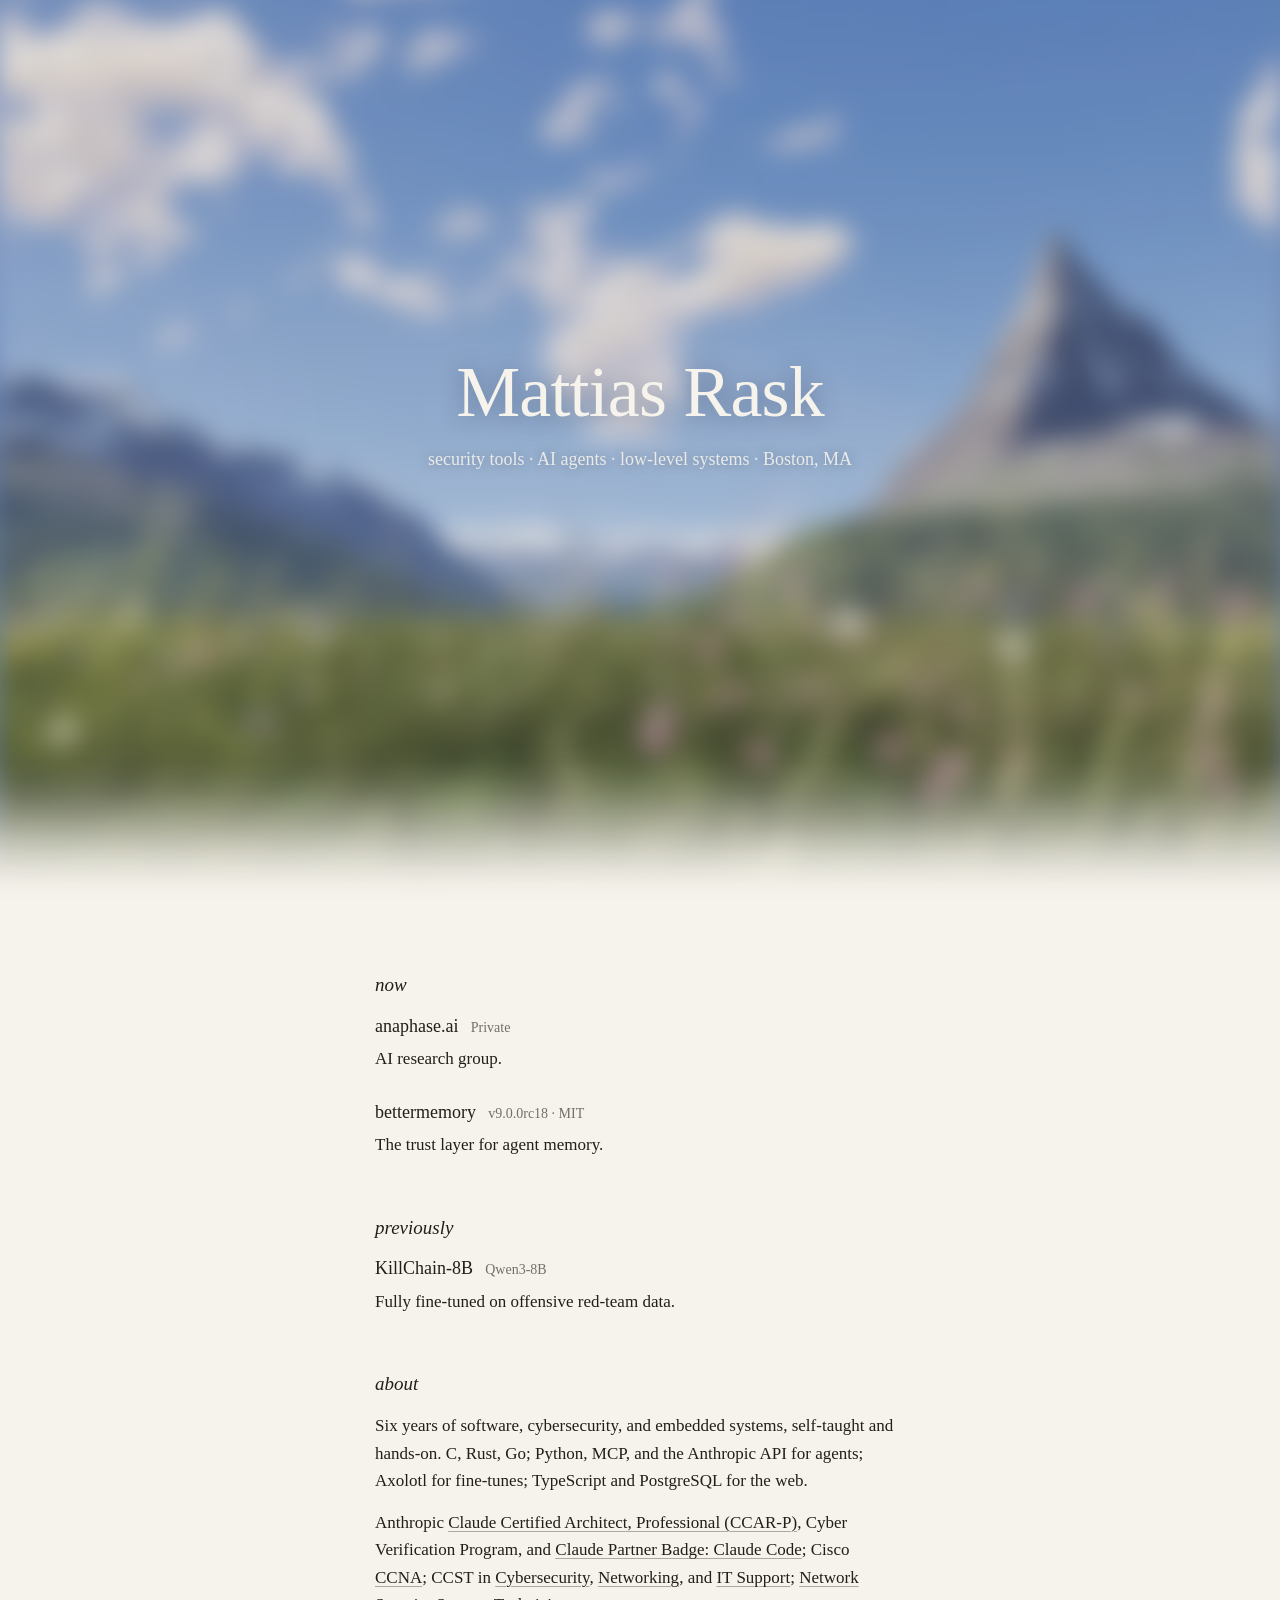
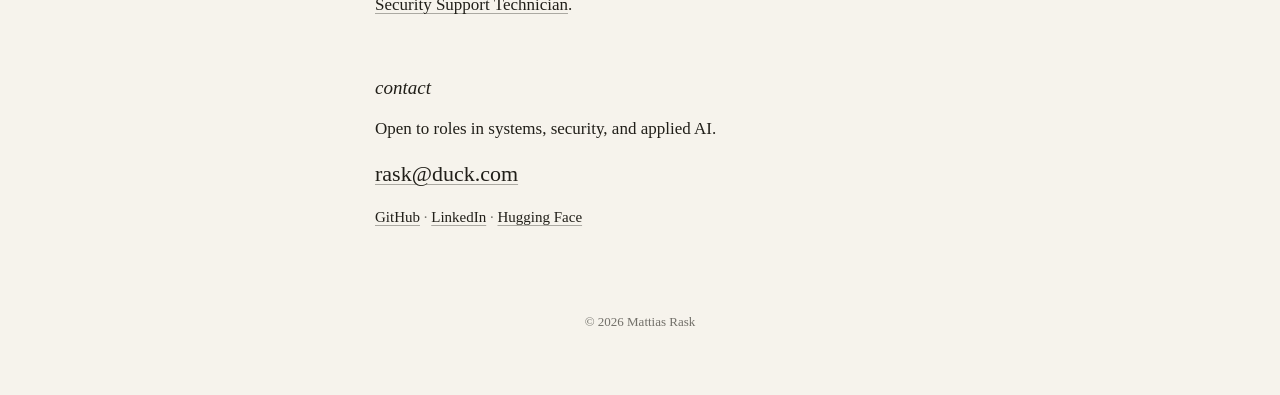
==== index.html @ d22597dc "A phone holding the old stylesheet no longer throws the name off centre The page now asks for its st" ====
<!DOCTYPE html>
<html lang="en">

<head>
    <meta charset="UTF-8">
    <meta name="viewport" content="width=device-width, initial-scale=1.0, viewport-fit=cover">
    <meta http-equiv="Content-Security-Policy" content="default-src 'none'; script-src 'self' 'sha256-I5qLNtcQuhETkzRkJzp28xhCbsrSxcAlG7whFSZv/Dw='; style-src 'self'; img-src 'self' data:; base-uri 'none'; form-action 'none'">
    <meta name="referrer" content="strict-origin-when-cross-origin">
    <meta name="theme-color" content="#6282b6">
    <meta name="description" content="Software engineer in Boston building security tools, AI agents, and low-level systems.">
    <meta name="author" content="Mattias Rask">
    <title>Mattias Rask</title>

    <link rel="canonical" href="https://0mattias.github.io/">

    <meta property="og:type" content="website">
    <meta property="og:url" content="https://0mattias.github.io/">
    <meta property="og:title" content="Mattias Rask">
    <meta property="og:description" content="Software engineer in Boston building security tools, AI agents, and low-level systems.">
    <meta property="og:image" content="https://0mattias.github.io/og.jpg">
    <meta property="og:image:type" content="image/jpeg">
    <meta property="og:image:width" content="1200">
    <meta property="og:image:height" content="630">
    <meta property="og:image:alt" content="The name Mattias Rask over an alpine meadow and the Matterhorn under a moonlit night sky.">
    <meta property="og:locale" content="en_US">
    <meta name="twitter:card" content="summary_large_image">
    <meta name="twitter:title" content="Mattias Rask">
    <meta name="twitter:description" content="Software engineer in Boston building security tools, AI agents, and low-level systems.">
    <meta name="twitter:image" content="https://0mattias.github.io/og.jpg">

    <link rel="icon" href="/favicon.ico" sizes="16x16 32x32 48x48">
    <link rel="icon" href="data:image/svg+xml,%3Csvg%20xmlns='http://www.w3.org/2000/svg'%20viewBox='0%200%2064%2064'%3E%3Crect%20width='64'%20height='64'%20rx='13'%20fill='%23211f19'/%3E%3Ctext%20x='32'%20y='47'%20font-family='Charter,Georgia,serif'%20font-size='42'%20fill='%23f6f3ec'%20text-anchor='middle'%3EM%3C/text%3E%3C/svg%3E" type="image/svg+xml">
    <link rel="apple-touch-icon" sizes="180x180" href="/apple-touch-icon.png">

    <script>
    (function () {
        var d = document.documentElement, look = 'day', sky = { day: '#6282b6', dusk: '#495282', night: '#2d313e' };
        try { look = new URLSearchParams(location.search).get('look') || sessionStorage.getItem('look') || look; } catch (err) {}
        if (!sky[look]) look = 'day';
        d.setAttribute('data-look', look);
        d.className += ' js';
        document.querySelector('meta[name="theme-color"]').setAttribute('content', sky[look]);
        var w = innerWidth, h = innerHeight, a = w / Math.max(h, 480);
        if (a <= 4) {
            var still = new Image(), on = function () { d.classList.add('pic'); };
            still.fetchPriority = 'high';
            still.src = '/stills/' + look + '-' + (a > 1.5 ? 'wide' : 'tall') + '.webp';
            if (still.decode) still.decode().then(on, function () {});
            else still.onload = on;
        }
    })();
    </script>
    <link rel="stylesheet" href="/style.css?v=20261106b">
    <script src="/sky.js?v=20261106b" defer></script>
    <script src="/places.js?v=20261106b" defer></script>

    <script type="application/ld+json">
    {
        "@context": "https://schema.org",
        "@type": "Person",
        "name": "Mattias Rask",
        "url": "https://0mattias.github.io/",
        "jobTitle": "Software Engineer",
        "description": "Software engineer in Boston building security tools, AI agents, and low-level systems.",
        "address": {"@type": "PostalAddress", "addressLocality": "Boston", "addressRegion": "MA", "addressCountry": "US"},
        "hasCredential": [
            {"@type": "EducationalOccupationalCredential", "name": "Claude Certified Architect, Professional (CCAR-P)", "credentialCategory": "certification", "recognizedBy": {"@type": "Organization", "name": "Anthropic"}, "url": "https://www.credly.com/badges/a7a2b443-5fba-49c4-a068-0e84387325be"},
            {"@type": "EducationalOccupationalCredential", "name": "Cisco Certified Network Associate (CCNA)", "credentialCategory": "certification", "url": "https://www.credly.com/badges/baafdf3b-ad3c-499d-9048-1e284973c597/public_url"},
            {"@type": "EducationalOccupationalCredential", "name": "Cisco Certified Support Technician: Cybersecurity", "credentialCategory": "certification", "url": "https://www.credly.com/badges/59b8cf25-5772-4666-b70b-3b246f8f3856/public_url"},
            {"@type": "EducationalOccupationalCredential", "name": "Cisco Certified Support Technician: Networking", "credentialCategory": "certification", "url": "https://www.credly.com/badges/ad5c05b2-f026-48c8-b0bf-4adf0138b74a/public_url"},
            {"@type": "EducationalOccupationalCredential", "name": "Cisco Certified Support Technician: IT Support", "credentialCategory": "certification", "url": "https://www.credly.com/badges/aa0f5642-5627-4bc9-8b54-8734fc828822/public_url"},
            {"@type": "EducationalOccupationalCredential", "name": "Network Security Support Technician (Certiport, a Pearson VUE business)", "credentialCategory": "certification", "url": "https://www.credly.com/badges/fe2b7793-e2ba-421e-8332-de1af03226bd/public_url"},
            {"@type": "EducationalOccupationalCredential", "name": "Anthropic Cyber Verification Program", "credentialCategory": "verification"},
            {"@type": "EducationalOccupationalCredential", "name": "Claude Partner Badge: Claude Code (Anthropic)", "credentialCategory": "certification", "url": "https://www.credly.com/badges/cbf95db0-eea3-47ac-8917-c050d514ed53/public_url"}
        ],
        "sameAs": ["https://github.com/0Mattias", "https://www.linkedin.com/in/mattiasrask", "https://huggingface.co/MrPibb"]
    }
    </script>
</head>

<body>

    <a class="skip" href="#main">skip to content</a>

    <header class="letterhead">
        <div class="scene" aria-hidden="true"><canvas id="sky"></canvas></div>
        <div class="words">
            <h1 class="name">Mattias Rask</h1>
            <p class="dateline"><span>security tools</span> &middot; <span>AI agents</span> &middot; <span>low-level systems</span> &middot; <span>Boston, MA</span></p>
        </div>
        <div class="looks" role="group" aria-label="Time of day">
            <button type="button" data-look="day" title="Day" aria-pressed="false">day</button>
            <button type="button" data-look="dusk" title="Dusk" aria-pressed="false">dusk</button>
            <button type="button" data-look="night" title="Night" aria-pressed="false">night</button>
        </div>
        <div class="places" role="group" aria-label="Place" hidden>
            <button type="button" data-step="-1" aria-label="Previous place">&lsaquo;</button>
            <span class="place" aria-live="polite" title="The meadow above Zermatt, Switzerland">Zermatt</span>
            <button type="button" data-step="1" aria-label="Next place">&rsaquo;</button>
        </div>
    </header>

    <main id="main">

        <section id="now">
            <h2>now</h2>

            <div class="entry">
                <h3><a href="https://anaphase.ai/" target="_blank" rel="noopener noreferrer">anaphase.ai</a></h3> <span class="annot">Private</span>
                <p>AI research group.</p>
            </div>

            <div class="entry">
                <h3><a href="https://github.com/0Mattias/bettermemory" target="_blank" rel="noopener noreferrer">bettermemory</a></h3> <span class="annot">v9.0.0rc18 &middot; MIT</span>
                <p>The trust layer for agent memory.</p>
            </div>
        </section>

        <section id="previously">
            <h2>previously</h2>

            <div class="entry">
                <h3><a href="https://huggingface.co/MrPibb/KillChain-8B" target="_blank" rel="noopener noreferrer">KillChain-8B</a></h3> <span class="annot">Qwen3-8B</span>
                <p>Fully <span class="whole">fine-tuned</span> on offensive <span class="whole">red-team</span> data.</p>
            </div>
        </section>

        <section id="about">
            <h2>about</h2>

            <p>Six years of software, cybersecurity, and embedded systems, <span class="whole">self-taught</span> and <span class="whole">hands-on</span>. C, Rust, Go; Python, MCP, and the Anthropic API for agents; Axolotl for <span class="whole">fine-tunes</span>; TypeScript and PostgreSQL for the web.</p>

            <p>Anthropic <a href="https://www.credly.com/badges/a7a2b443-5fba-49c4-a068-0e84387325be" target="_blank" rel="noopener noreferrer">Claude Certified Architect, Professional (<span class="whole">CCAR-P</span>)</a>, Cyber Verification Program, and <a href="https://www.credly.com/badges/cbf95db0-eea3-47ac-8917-c050d514ed53/public_url" target="_blank" rel="noopener noreferrer">Claude Partner Badge: Claude Code</a>; Cisco <a href="https://www.credly.com/badges/baafdf3b-ad3c-499d-9048-1e284973c597/public_url" target="_blank" rel="noopener noreferrer">CCNA</a>; CCST in <a href="https://www.credly.com/badges/59b8cf25-5772-4666-b70b-3b246f8f3856/public_url" target="_blank" rel="noopener noreferrer">Cybersecurity</a>, <a href="https://www.credly.com/badges/ad5c05b2-f026-48c8-b0bf-4adf0138b74a/public_url" target="_blank" rel="noopener noreferrer">Networking</a>, and <a href="https://www.credly.com/badges/aa0f5642-5627-4bc9-8b54-8734fc828822/public_url" target="_blank" rel="noopener noreferrer">IT Support</a>; <a href="https://www.credly.com/badges/fe2b7793-e2ba-421e-8332-de1af03226bd/public_url" target="_blank" rel="noopener noreferrer">Network Security Support Technician</a>.</p>

        </section>

        <section id="contact">
            <h2>contact</h2>

            <p>Open to roles in systems, security, and applied AI.</p>

            <p class="mail-big"><a href="mailto:rask@duck.com">rask@duck.com</a></p>

            <p class="small"><a href="https://github.com/0Mattias" target="_blank" rel="me noopener noreferrer">GitHub</a> &middot; <a href="https://www.linkedin.com/in/mattiasrask" target="_blank" rel="me noopener noreferrer">LinkedIn</a> &middot; <a href="https://huggingface.co/MrPibb" target="_blank" rel="me noopener noreferrer">Hugging Face</a></p>
        </section>

    </main>

    <footer>
        <p>&copy; 2026 Mattias Rask</p>
    </footer>

</body>

</html>
---- style.css ----
@property --paper { syntax: '<color>'; inherits: true; initial-value: #f6f3ec; }
@property --ink { syntax: '<color>'; inherits: true; initial-value: #211f19; }
@property --quiet { syntax: '<color>'; inherits: true; initial-value: rgba(33, 31, 25, 0.62); }
@property --underline { syntax: '<color>'; inherits: true; initial-value: rgba(33, 31, 25, 0.35); }
@property --accent { syntax: '<color>'; inherits: true; initial-value: #9a4a12; }
@property --wash { syntax: '<color>'; inherits: true; initial-value: #e7d8c9; }
@property --sky { syntax: '<color>'; inherits: true; initial-value: #6282b6; }

:root {
    color-scheme: light;
    --serif: Charter, 'Bitstream Charter', 'Iowan Old Style', Georgia, 'Times New Roman', serif;
    --paper: #f6f3ec;
    --ink: #211f19;
    --quiet: rgba(33, 31, 25, 0.62);
    --underline: rgba(33, 31, 25, 0.35);
    --accent: #9a4a12;
    --wash: #e7d8c9;
    --sky: #6282b6;
    --fade: clamp(110px, 17vh, 190px);
    --soft: 1.5vh;
    --dissolve: linear-gradient(to bottom,
        #000 calc(100% - var(--fade)),
        rgba(0, 0, 0, 0.972) calc(100% - var(--fade) * 0.9),
        rgba(0, 0, 0, 0.896) calc(100% - var(--fade) * 0.8),
        rgba(0, 0, 0, 0.784) calc(100% - var(--fade) * 0.7),
        rgba(0, 0, 0, 0.648) calc(100% - var(--fade) * 0.6),
        rgba(0, 0, 0, 0.5) calc(100% - var(--fade) * 0.5),
        rgba(0, 0, 0, 0.352) calc(100% - var(--fade) * 0.4),
        rgba(0, 0, 0, 0.216) calc(100% - var(--fade) * 0.3),
        rgba(0, 0, 0, 0.104) calc(100% - var(--fade) * 0.2),
        rgba(0, 0, 0, 0.028) calc(100% - var(--fade) * 0.1),
        transparent);
    --glimpse-day-wide: url([data-uri]);
    --glimpse-day-tall: url([data-uri]);
    --glimpse-dusk-wide: url([data-uri]);
    --glimpse-dusk-tall: url([data-uri]);
    --glimpse-night-wide: url([data-uri]);
    --glimpse-night-tall: url([data-uri]);
    --glimpse: var(--glimpse-day-wide);
    --poster: url(/stills/day-wide.webp);
    transition-property: --paper, --ink, --quiet, --underline, --accent, --wash, --sky;
    transition-duration: var(--turn, 0s);
    transition-timing-function: cubic-bezier(0.45, 0, 0.55, 1);
}

:root[data-look="dusk"],
:root[data-look="night"],
.letterhead {
    -webkit-font-smoothing: antialiased;
    -moz-osx-font-smoothing: grayscale;
}

:root[data-look="dusk"] {
    color-scheme: dark;
    --paper: #231e22;
    --ink: #ede3d9;
    --quiet: rgba(237, 227, 217, 0.6);
    --underline: rgba(237, 227, 217, 0.3);
    --accent: #e2a27c;
    --wash: #4b3a3b;
    --sky: #495282;
    --glimpse: var(--glimpse-dusk-wide);
    --poster: url(/stills/dusk-wide.webp);
}

:root[data-look="night"] {
    color-scheme: dark;
    --paper: #15181d;
    --ink: #e3dfd5;
    --quiet: rgba(227, 223, 213, 0.58);
    --underline: rgba(227, 223, 213, 0.28);
    --accent: #d8a467;
    --wash: #2f3541;
    --sky: #2d313e;
    --glimpse: var(--glimpse-night-wide);
    --poster: url(/stills/night-wide.webp);
}

@media (max-aspect-ratio: 3/2) {
    :root { --glimpse: var(--glimpse-day-tall); --poster: url(/stills/day-tall.webp); }
    :root[data-look="dusk"] { --glimpse: var(--glimpse-dusk-tall); --poster: url(/stills/dusk-tall.webp); }
    :root[data-look="night"] { --glimpse: var(--glimpse-night-tall); --poster: url(/stills/night-tall.webp); }
}

* { margin: 0; padding: 0; box-sizing: border-box; }

html { background: var(--paper); -webkit-text-size-adjust: 100%; }

@media (prefers-reduced-motion: no-preference) {
    html { scroll-behavior: smooth; }
}

body {
    background: var(--paper);
    color: var(--ink);
    font: 17px/1.62 var(--serif);
    font-kerning: normal;
}

body:has(.letterhead)::before {
    content: '';
    position: absolute;
    top: -100vh;
    left: 0;
    right: 0;
    height: 100vh;
    background: var(--sky);
}

::selection { background: var(--wash); color: var(--ink); }

a {
    color: var(--ink);
    text-decoration: underline;
    text-decoration-color: var(--underline);
    text-decoration-thickness: 1px;
    text-underline-offset: 3px;
    text-decoration-skip-ink: auto;
    transition: color 0.14s ease, text-decoration-color 0.14s ease;
}

a:hover {
    color: var(--accent);
    text-decoration-color: currentColor;
}

html.turning a,
html.turning .looks button {
    transition: none;
}

a:focus-visible {
    outline: 2px solid var(--accent);
    outline-offset: 2px;
}

strong { font-weight: 700; }

p, li { text-wrap: pretty; }

.whole { white-space: nowrap; }

h1, h2, h3 { text-wrap: balance; }

.skip {
    position: fixed;
    left: -9999px;
    top: 12px;
    z-index: 300;
    background: var(--ink);
    color: var(--paper);
    padding: 6px 12px;
    font: 14px/1.6 var(--serif);
    text-decoration: none;
}

.skip:focus { left: 12px; }

.letterhead {
    position: relative;
    height: 100vh;
    height: 100svh;
    min-height: 480px;
    overflow: hidden;
    display: flex;
    align-items: center;
    justify-content: center;
    text-align: center;
    padding: 0 24px;
    color: #f6f3ec;
    touch-action: pan-y pinch-zoom;
}

.scene {
    position: absolute;
    inset: 0;
    overflow: hidden;
    background: var(--sky);
    -webkit-mask-image: var(--dissolve);
    mask-image: var(--dissolve);
}

.scene::before,
.scene::after {
    content: '';
    position: absolute;
}

.scene::before {
    inset: -8vh;
    padding: 8vh;
    background: var(--sky) var(--glimpse) center / cover no-repeat;
    background-origin: content-box;
    filter: blur(3.4vh);
}

.scene::after {
    inset: -8vh;
    padding: 8vh;
    background: center / cover no-repeat;
    background-origin: content-box;
    opacity: 0;
    filter: blur(var(--soft));
    transition: opacity 0.8s ease, filter 1.4s cubic-bezier(0.4, 0, 0.2, 1);
}

@media (max-aspect-ratio: 3/2) {
    .scene::before,
    .scene::after { background-position: 83.5% 66.2%; }
}

html.pic .scene::after,
html.still .scene::after,
html:not(.js) .scene::after {
    background-image: var(--poster);
}

html.pic .scene::after,
html:not(.js) .scene::after {
    opacity: 1;
}

html.still .scene::after,
html:not(.js) .scene::after {
    filter: none;
}

.scene:has(#sky.drawn)::before,
.scene:has(#sky.drawn)::after {
    visibility: hidden;
    transition: opacity 0.8s ease, visibility 0s 1.4s;
}

#sky,
.under {
    position: absolute;
    z-index: 1;
    inset: 0;
    width: 100%;
    height: 100%;
    display: block;
    object-fit: cover;
}

#sky {
    opacity: 0;
    transition: opacity 1.2s cubic-bezier(0.4, 0, 0.2, 1), filter 1.8s cubic-bezier(0.5, 0, 0.15, 1);
}

html:not(.live) #sky { filter: blur(var(--soft)); }

#sky.drawn { opacity: 1; }

#sky.swap { transition-duration: 0.6s; }

.under { opacity: 0; }

/* another place (places.js): a layer over the meadow, its still first
   and its live picture over that once drawn; inside the scene, so the
   foot of the picture dissolves into the page as the meadow's does */
.scene .alt {
    position: absolute;
    z-index: 2;
    inset: 0;
    opacity: 0;
    visibility: hidden;
    transition: opacity 0.7s ease, visibility 0s 0.7s;
}

.scene .alt.on {
    opacity: 1;
    visibility: visible;
    transition: opacity 0.7s ease, visibility 0s;
}

.alt img,
.alt canvas {
    position: absolute;
    inset: 0;
    width: 100%;
    height: 100%;
    display: block;
    object-fit: cover;
    opacity: 0;
}

.alt img { transition: opacity 0.5s ease; }
.alt canvas { transition: opacity 1s ease; }
.alt img.on,
.alt canvas.drawn { opacity: 1; }

.under.on { opacity: 1; }

.letterhead .words {
    position: relative;
    transform: translateY(-4vh);
}

.letterhead .name,
.letterhead .dateline {
    animation: rise 1.2s cubic-bezier(0.2, 0.7, 0.2, 1) both;
}

.letterhead .dateline { animation-delay: 0.14s; }

@keyframes rise {
    from { opacity: 0; transform: translateY(12px); }
}

@keyframes fade {
    from { opacity: 0; }
    to { opacity: 1; }
}

.load {
    position: absolute;
    top: 100%;
    left: 50%;
    width: 120px;
    height: 1px;
    margin: 26px 0 0 -60px;
    overflow: hidden;
    background: rgba(246, 243, 236, 0.2);
    box-shadow: 0 1px 12px rgba(20, 30, 60, 0.22);
    pointer-events: none;
    animation: fade 0.7s ease 0.2s both;
}

.load i {
    position: absolute;
    inset: 0;
    background: linear-gradient(to right, rgba(246, 243, 236, 0.5), rgba(246, 243, 236, 0.95));
    transform: scaleX(0);
    transform-origin: 0 50%;
    transition: transform 0.9s cubic-bezier(0.22, 0.7, 0.25, 1);
}

.load::after {
    content: '';
    position: absolute;
    top: 0;
    bottom: 0;
    left: 0;
    width: 40%;
    background: linear-gradient(to right, transparent, rgba(255, 255, 255, 0.85), transparent);
    animation: glint 1.8s cubic-bezier(0.45, 0, 0.55, 1) 0.6s infinite both;
}

@keyframes glint {
    from { transform: translateX(-100%); }
    to { transform: translateX(250%); }
}

@media (prefers-reduced-motion: reduce) {
    .letterhead .name, .letterhead .dateline, .load { animation: none; }
    .load::after { display: none; }
}

.letterhead .name {
    font: 400 clamp(38px, 6.4vw, 72px)/1.08 var(--serif);
    letter-spacing: -0.012em;
    text-shadow: 0 2px 22px rgba(20, 30, 60, 0.34);
}

.dateline {
    margin: 14px 0 0;
    font: 400 clamp(15px, 1.6vw, 18px)/1.6 var(--serif);
    color: rgba(246, 243, 236, 0.88);
    text-shadow: 0 1px 12px rgba(20, 30, 60, 0.34);
    text-wrap: balance;
}

.dateline span { white-space: nowrap; }

.looks {
    position: absolute;
    left: max(22px, env(safe-area-inset-left));
    bottom: max(22px, env(safe-area-inset-bottom));
    display: none;
    gap: 10px;
    opacity: 0;
    visibility: hidden;
    transition: opacity 0.9s ease, visibility 0s 0.9s;
}

html.sky .looks { display: flex; }

html.live .looks,
html.still .looks {
    opacity: 1;
    visibility: visible;
    transition: opacity 0.9s ease 0.5s, visibility 0s 0.5s;
}

.looks button {
    position: relative;
    width: 18px;
    height: 18px;
    padding: 0;
    border-radius: 50%;
    border: 1px solid var(--underline);
    background: var(--sw);
    color: transparent;
    font-size: 0;
    cursor: pointer;
    -webkit-tap-highlight-color: transparent;
    transition: transform 0.2s ease, box-shadow 0.2s ease;
}

.looks button[data-look="day"] { --sw: #7ea9de; }
.looks button[data-look="dusk"] { --sw: #d8938a; }
.looks button[data-look="night"] { --sw: #1a2237; }

.looks button::before {
    content: '';
    position: absolute;
    inset: -5px;
    border-radius: 50%;
}

.looks button:hover { transform: scale(1.15); }

.looks button[aria-pressed="true"] { box-shadow: 0 0 0 2px var(--paper), 0 0 0 3px var(--quiet); }

.looks button:focus-visible {
    outline: 2px solid var(--accent);
    outline-offset: 4px;
}

/* the places, beside the dots: back, the place on show, on */
.places {
    position: absolute;
    left: calc(max(22px, env(safe-area-inset-left)) + 90px);
    bottom: max(22px, env(safe-area-inset-bottom));
    height: 18px;
    display: none;
    align-items: center;
    font: italic 400 15px/1 var(--serif);
    color: var(--quiet);
    opacity: 0;
    visibility: hidden;
    transition: opacity 0.9s ease, visibility 0s 0.9s;
}

html.sky .places:not([hidden]) { display: flex; }

html.live .places,
html.still .places {
    opacity: 1;
    visibility: visible;
    transition: opacity 0.9s ease 0.5s, visibility 0s 0.5s;
}

.places .place {
    min-width: 6.6em;
    text-align: center;
    white-space: nowrap;
}

.places button {
    width: 26px;
    height: 26px;
    margin: -4px 0;
    padding: 0 0 2px;
    border: 0;
    border-radius: 50%;
    background: none;
    color: inherit;
    font: 400 21px/1 var(--serif);
    cursor: pointer;
    -webkit-tap-highlight-color: transparent;
    transition: color 0.2s ease, transform 0.2s ease;
}

.places button:hover { color: var(--ink); transform: scale(1.12); }

.places button:focus-visible {
    outline: 2px solid var(--accent);
    outline-offset: 1px;
}

main, footer {
    max-width: 34em;
    margin: 0 auto;
    padding-left: 24px;
    padding-right: 24px;
}

main { padding-top: clamp(44px, 8vh, 72px); }

section { margin-bottom: clamp(40px, 7vh, 56px); scroll-margin-top: 24px; }

h2 {
    font: italic 400 19px/1.4 var(--serif);
    margin-bottom: 14px;
}

p { margin-bottom: 14px; }

p:last-child { margin-bottom: 0; }

.small {
    font: 400 15px/1.8 var(--serif);
    color: var(--quiet);
}

.entry { margin-bottom: 26px; }

.entry:last-child { margin-bottom: 0; }

.entry h3 {
    font: 400 18px/1.4 var(--serif);
    display: inline;
}

.entry h3 a { text-decoration: none; }
.entry h3 a:hover { color: var(--accent); }

.annot {
    font: 400 14px/1.7 var(--serif);
    color: var(--quiet);
    white-space: nowrap;
}

.entry > .annot { margin-left: 8px; }

.entry p { margin: 5px 0 0; }

.mail-big { font: 400 22px/1.5 var(--serif); }
.mail-big a { text-decoration-color: var(--underline); }

.gone {
    min-height: 82vh;
    display: flex;
    flex-direction: column;
    align-items: center;
    justify-content: center;
    gap: 0.85rem;
    text-align: center;
}

.gone .name {
    font: 400 clamp(29px, 5vw, 38px)/1.1 var(--serif);
    letter-spacing: -0.01em;
}

.gone .name a { text-decoration: none; color: var(--ink); }
.gone .name a:hover { color: var(--accent); }

.gone p { margin: 0; }

.gone a { color: var(--accent); }

footer {
    margin-top: clamp(48px, 9vh, 80px);
    padding-bottom: clamp(40px, 7vh, 64px);
    text-align: center;
    font-size: 13px;
    color: var(--quiet);
}

footer a { color: inherit; }

@media (pointer: coarse) {
    .looks { gap: 16px; }
    .looks button::before { inset: -8px; }
    .places { left: calc(max(22px, env(safe-area-inset-left)) + 104px); }
    .places button { width: 36px; height: 36px; margin: -9px 0; }
}

@media (max-width: 540px) {
    body { font-size: 16px; }
    main, footer { padding-left: 20px; padding-right: 20px; }
    .letterhead { padding: 0 20px; }
    .annot { white-space: normal; }
}

@media print {
    :root, :root[data-look] {
        color-scheme: light;
        --paper: #fff;
        --ink: #211f19;
        --quiet: rgba(33, 31, 25, 0.62);
        --underline: rgba(33, 31, 25, 0.35);
    }
    body { background: #fff; }
    body:has(.letterhead)::before { display: none; }
    main, footer { max-width: none; padding: 0; }
    .skip, .scene, .looks, .places, .load { display: none; }
    .letterhead { height: auto; min-height: 0; padding: 0 0 32px; color: #000; }
    .letterhead .words { transform: none; }
    .letterhead .name, .dateline { text-shadow: none; }
    .dateline { color: var(--quiet); }
    a { color: #000; text-decoration: none; }
    #contact a[href^="http"]::after {
        content: " (" attr(href) ")";
        font-size: 10px;
        color: var(--quiet);
    }
    .entry { break-inside: avoid; }
}
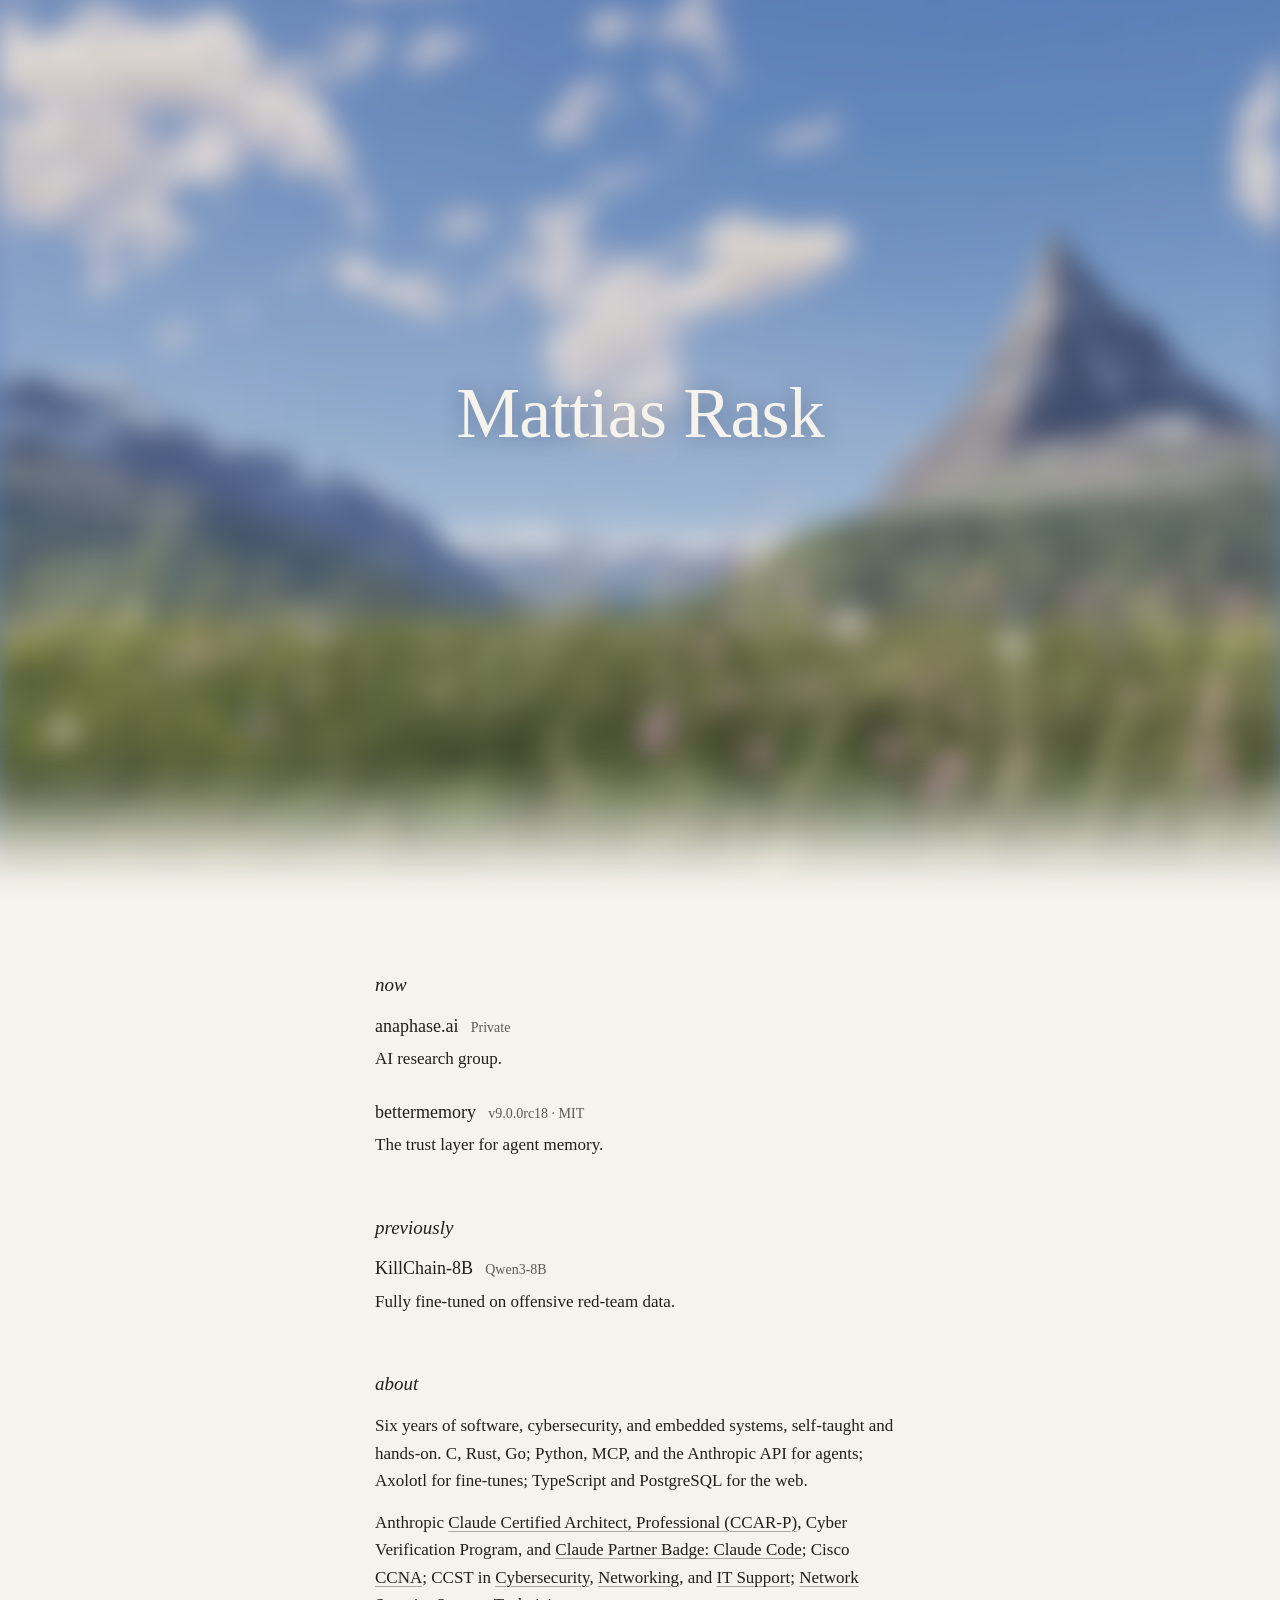
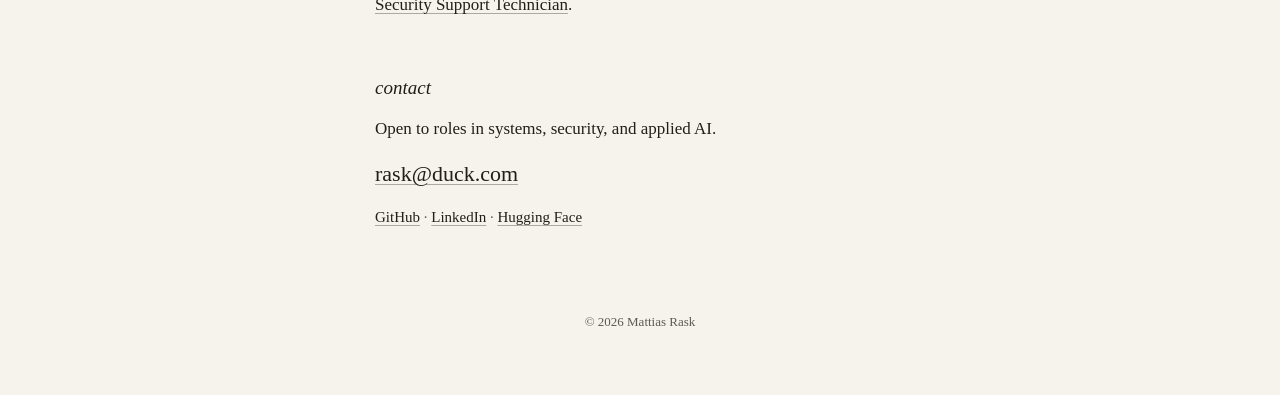
==== commit 69e5426f: "the meadow and the places knitted in yarn, the name sewn, the line under it gone" ====
--- a/index.html
+++ b/index.html
@@ -4,7 +4,7 @@
 <head>
     <meta charset="UTF-8">
     <meta name="viewport" content="width=device-width, initial-scale=1.0, viewport-fit=cover">
-    <meta http-equiv="Content-Security-Policy" content="default-src 'none'; script-src 'self' 'sha256-I5qLNtcQuhETkzRkJzp28xhCbsrSxcAlG7whFSZv/Dw='; style-src 'self'; img-src 'self' data:; base-uri 'none'; form-action 'none'">
+    <meta http-equiv="Content-Security-Policy" content="default-src 'none'; script-src 'self' 'sha256-ZuZeeES3c/8kft1fddnSrWMylo6wejXf+mkpZFyFmDM='; style-src 'self'; img-src 'self' data:; base-uri 'none'; form-action 'none'">
     <meta name="referrer" content="strict-origin-when-cross-origin">
     <meta name="theme-color" content="#6282b6">
     <meta name="description" content="Software engineer in Boston building security tools, AI agents, and low-level systems.">
@@ -34,12 +34,26 @@
 
     <script>
     (function () {
-        var d = document.documentElement, look = 'day', sky = { day: '#6282b6', dusk: '#495282', night: '#2d313e' };
-        try { look = new URLSearchParams(location.search).get('look') || sessionStorage.getItem('look') || look; } catch (err) {}
-        if (!sky[look]) look = 'day';
+        var d = document.documentElement, look = 'day', place = '', sky = { day: '#6282b6', dusk: '#495282', night: '#2d313e' };
+        try {
+            var q = new URLSearchParams(location.search);
+            place = q.get('scene') || '';
+            look = q.get('look') || sessionStorage.getItem('look') || look;
+        } catch (err) {}
+        if (!/^(day|dusk|night)$/.test(look)) look = 'day';
         d.setAttribute('data-look', look);
         d.className += ' js';
         document.querySelector('meta[name="theme-color"]').setAttribute('content', sky[look]);
+        /* the meadow's script never came: its still stands sharp, as it does without WebGL */
+        addEventListener('error', function (ev) {
+            if (ev.target && /\/sky\.js/.test(ev.target.src || '')) d.classList.add('still');
+        }, true);
+        /* opened on another place: the meadow sleeps and its still waits */
+        if (/^(fjord|dunes|summit|headland)$/.test(place)) {
+            d.setAttribute('data-place', place);
+            d.className += ' afar';
+            return;
+        }
         var w = innerWidth, h = innerHeight, a = w / Math.max(h, 480);
         if (a <= 4) {
             var still = new Image(), on = function () { d.classList.add('pic'); };
@@ -50,9 +64,11 @@
         }
     })();
     </script>
-    <link rel="stylesheet" href="/style.css?v=20261106b">
-    <script src="/sky.js?v=20261106b" defer></script>
-    <script src="/places.js?v=20261106b" defer></script>
+    <link rel="stylesheet" href="/style.css?v=20261114a">
+    <script src="/knit.js?v=20261114a" defer></script>
+    <script src="/sew.js?v=20261114a" defer></script>
+    <script src="/sky.js?v=20261114a" defer></script>
+    <script src="/places.js?v=20261114a" defer></script>
 
     <script type="application/ld+json">
     {
@@ -85,8 +101,7 @@
     <header class="letterhead">
         <div class="scene" aria-hidden="true"><canvas id="sky"></canvas></div>
         <div class="words">
-            <h1 class="name">Mattias Rask</h1>
-            <p class="dateline"><span>security tools</span> &middot; <span>AI agents</span> &middot; <span>low-level systems</span> &middot; <span>Boston, MA</span></p>
+            <h1 class="name" data-sew>Mattias Rask</h1>
         </div>
         <div class="looks" role="group" aria-label="Time of day">
             <button type="button" data-look="day" title="Day" aria-pressed="false">day</button>
--- a/style.css
+++ b/style.css
@@ -1,6 +1,6 @@
 @property --paper { syntax: '<color>'; inherits: true; initial-value: #f6f3ec; }
 @property --ink { syntax: '<color>'; inherits: true; initial-value: #211f19; }
-@property --quiet { syntax: '<color>'; inherits: true; initial-value: rgba(33, 31, 25, 0.62); }
+@property --quiet { syntax: '<color>'; inherits: true; initial-value: rgba(33, 31, 25, 0.72); }
 @property --underline { syntax: '<color>'; inherits: true; initial-value: rgba(33, 31, 25, 0.35); }
 @property --accent { syntax: '<color>'; inherits: true; initial-value: #9a4a12; }
 @property --wash { syntax: '<color>'; inherits: true; initial-value: #e7d8c9; }
@@ -11,7 +11,7 @@
     --serif: Charter, 'Bitstream Charter', 'Iowan Old Style', Georgia, 'Times New Roman', serif;
     --paper: #f6f3ec;
     --ink: #211f19;
-    --quiet: rgba(33, 31, 25, 0.62);
+    --quiet: rgba(33, 31, 25, 0.72);
     --underline: rgba(33, 31, 25, 0.35);
     --accent: #9a4a12;
     --wash: #e7d8c9;
@@ -38,6 +38,8 @@
     --glimpse-night-tall: url([data-uri]);
     --glimpse: var(--glimpse-day-wide);
     --poster: url(/stills/day-wide.webp);
+    --kw: 7px;
+    --kh: calc(var(--kw) * 0.8);
     transition-property: --paper, --ink, --quiet, --underline, --accent, --wash, --sky;
     transition-duration: var(--turn, 0s);
     transition-timing-function: cubic-bezier(0.45, 0, 0.55, 1);
@@ -76,7 +78,12 @@
     --poster: url(/stills/night-wide.webp);
 }
 
-@media (max-aspect-ratio: 3/2) {
+@media (min-width: 725px) { :root { --kw: 8px; } }
+@media (min-width: 975px) { :root { --kw: 9px; } }
+@media (min-width: 1225px) { :root { --kw: 10px; } }
+@media (min-width: 1475px) { :root { --kw: 11px; } }
+
+@media (max-aspect-ratio: 3/2), (max-width: 720px) and (max-height: 480px) {
     :root { --glimpse: var(--glimpse-day-tall); --poster: url(/stills/day-tall.webp); }
     :root[data-look="dusk"] { --glimpse: var(--glimpse-dusk-tall); --poster: url(/stills/dusk-tall.webp); }
     :root[data-look="night"] { --glimpse: var(--glimpse-night-tall); --poster: url(/stills/night-tall.webp); }
@@ -125,7 +132,8 @@
 }
 
 html.turning a,
-html.turning .looks button {
+html.turning .looks button,
+html.turning .places button {
     transition: none;
 }
 
@@ -196,23 +204,31 @@
 
 .scene::after {
     inset: -8vh;
+    inset: calc(-1 * round(8vh, 1px));
     padding: 8vh;
-    background: center / cover no-repeat;
+    padding: round(8vh, 1px);
+    background-position: 0 0, center;
+    background-size: calc(var(--kw) * 24) calc(var(--kh) * 30), cover;
+    background-repeat: repeat, no-repeat;
     background-origin: content-box;
+    background-blend-mode: overlay, normal;
     opacity: 0;
     filter: blur(var(--soft));
     transition: opacity 0.8s ease, filter 1.4s cubic-bezier(0.4, 0, 0.2, 1);
 }
 
-@media (max-aspect-ratio: 3/2) {
-    .scene::before,
-    .scene::after { background-position: 83.5% 66.2%; }
-}
-
-html.pic .scene::after,
+@media (max-aspect-ratio: 3/2), (max-width: 720px) and (max-height: 480px) {
+    .scene::before { background-position: 83.5% 66.2%; }
+    .scene::after { background-position: 0 0, 83.5% 66.2%; }
+}
+
+html.pic .scene::after {
+    background-image: none, var(--poster);
+}
+
 html.still .scene::after,
 html:not(.js) .scene::after {
-    background-image: var(--poster);
+    background-image: url(/stills/knit.webp?v=20261114a), var(--poster);
 }
 
 html.pic .scene::after,
@@ -222,7 +238,10 @@
 
 html.still .scene::after,
 html:not(.js) .scene::after {
+    inset: 0;
+    padding: 0;
     filter: none;
+    transition: opacity 0.8s ease, filter 1.4s cubic-bezier(0.4, 0, 0.2, 1), top 0s 1.4s, right 0s 1.4s, bottom 0s 1.4s, left 0s 1.4s, padding 0s 1.4s;
 }
 
 .scene:has(#sky.drawn)::before,
@@ -242,6 +261,12 @@
     object-fit: cover;
 }
 
+#sky.woven,
+.under.woven,
+.scene .alt.woven {
+    object-fit: fill;
+}
+
 #sky {
     opacity: 0;
     transition: opacity 1.2s cubic-bezier(0.4, 0, 0.2, 1), filter 1.8s cubic-bezier(0.5, 0, 0.15, 1);
@@ -255,53 +280,40 @@
 
 .under { opacity: 0; }
 
-/* another place (places.js): a layer over the meadow, its still first
-   and its live picture over that once drawn; inside the scene, so the
-   foot of the picture dissolves into the page as the meadow's does */
 .scene .alt {
     position: absolute;
     z-index: 2;
-    inset: 0;
-    opacity: 0;
-    visibility: hidden;
-    transition: opacity 0.7s ease, visibility 0s 0.7s;
-}
-
-.scene .alt.on {
-    opacity: 1;
-    visibility: visible;
-    transition: opacity 0.7s ease, visibility 0s;
-}
-
-.alt img,
-.alt canvas {
-    position: absolute;
     inset: 0;
     width: 100%;
     height: 100%;
     display: block;
     object-fit: cover;
     opacity: 0;
-}
-
-.alt img { transition: opacity 0.5s ease; }
-.alt canvas { transition: opacity 1s ease; }
-.alt img.on,
-.alt canvas.drawn { opacity: 1; }
+    visibility: hidden;
+    transition: opacity 0.9s cubic-bezier(0.45, 0, 0.25, 1), visibility 0s 0.9s;
+}
+
+.scene .alt.on {
+    opacity: 1;
+    visibility: visible;
+    transition: opacity 0.9s cubic-bezier(0.45, 0, 0.25, 1), visibility 0s;
+}
+
+html.afar .scene::before,
+html.afar .scene::after {
+    visibility: hidden;
+}
 
 .under.on { opacity: 1; }
 
 .letterhead .words {
     position: relative;
-    transform: translateY(-4vh);
-}
-
-.letterhead .name,
-.letterhead .dateline {
+    top: -4vh;
+}
+
+.letterhead .name {
     animation: rise 1.2s cubic-bezier(0.2, 0.7, 0.2, 1) both;
 }
-
-.letterhead .dateline { animation-delay: 0.14s; }
 
 @keyframes rise {
     from { opacity: 0; transform: translateY(12px); }
@@ -346,13 +358,15 @@
     animation: glint 1.8s cubic-bezier(0.45, 0, 0.55, 1) 0.6s infinite both;
 }
 
+.load.soon { animation-duration: 0.35s; animation-delay: 0s; }
+
 @keyframes glint {
     from { transform: translateX(-100%); }
     to { transform: translateX(250%); }
 }
 
 @media (prefers-reduced-motion: reduce) {
-    .letterhead .name, .letterhead .dateline, .load { animation: none; }
+    .letterhead .name, .load { animation: none; }
     .load::after { display: none; }
 }
 
@@ -360,17 +374,37 @@
     font: 400 clamp(38px, 6.4vw, 72px)/1.08 var(--serif);
     letter-spacing: -0.012em;
     text-shadow: 0 2px 22px rgba(20, 30, 60, 0.34);
-}
-
-.dateline {
-    margin: 14px 0 0;
-    font: 400 clamp(15px, 1.6vw, 18px)/1.6 var(--serif);
-    color: rgba(246, 243, 236, 0.88);
-    text-shadow: 0 1px 12px rgba(20, 30, 60, 0.34);
-    text-wrap: balance;
-}
-
-.dateline span { white-space: nowrap; }
+    --sew-thread: rgb(246, 243, 236);
+    --sew-edge: rgb(38, 44, 62);
+}
+
+[data-sew] { position: relative; }
+
+.thread {
+    position: absolute;
+    display: none;
+    pointer-events: none;
+    -webkit-user-select: none;
+    user-select: none;
+}
+
+.sewn > .thread,
+.basting > .thread { display: block; }
+
+[data-sew].sewn,
+[data-sew].basting { text-shadow: none; }
+
+[data-sew].sewn { -webkit-text-fill-color: transparent; }
+
+[data-sew].basting { transition: text-shadow 0.6s ease; }
+
+.basting > .thread { animation: fade 0.6s ease both; }
+
+@media (forced-colors: active) {
+    .sewn > .thread,
+    .basting > .thread { display: none; }
+    [data-sew].sewn { -webkit-text-fill-color: currentColor; }
+}
 
 .looks {
     position: absolute;
@@ -386,7 +420,8 @@
 html.sky .looks { display: flex; }
 
 html.live .looks,
-html.still .looks {
+html.still .looks,
+html.placed .looks {
     opacity: 1;
     visibility: visible;
     transition: opacity 0.9s ease 0.5s, visibility 0s 0.5s;
@@ -427,7 +462,12 @@
     outline-offset: 4px;
 }
 
-/* the places, beside the dots: back, the place on show, on */
+@media (forced-colors: active) {
+    .looks button { forced-color-adjust: none; border-color: CanvasText; }
+    .looks button[aria-pressed="true"] { box-shadow: 0 0 0 2px Canvas, 0 0 0 4px Highlight; }
+    .looks button:focus-visible { outline-color: CanvasText; }
+}
+
 .places {
     position: absolute;
     left: calc(max(22px, env(safe-area-inset-left)) + 90px);
@@ -445,7 +485,8 @@
 html.sky .places:not([hidden]) { display: flex; }
 
 html.live .places,
-html.still .places {
+html.still .places,
+html.placed .places {
     opacity: 1;
     visibility: visible;
     transition: opacity 0.9s ease 0.5s, visibility 0s 0.5s;
@@ -575,22 +616,27 @@
     .annot { white-space: normal; }
 }
 
+@media (max-width: 310px) {
+    .places .place { min-width: 5.2em; }
+}
+
 @media print {
     :root, :root[data-look] {
         color-scheme: light;
         --paper: #fff;
         --ink: #211f19;
-        --quiet: rgba(33, 31, 25, 0.62);
+        --quiet: rgba(33, 31, 25, 0.72);
         --underline: rgba(33, 31, 25, 0.35);
+        --accent: #9a4a12;
     }
     body { background: #fff; }
     body:has(.letterhead)::before { display: none; }
     main, footer { max-width: none; padding: 0; }
-    .skip, .scene, .looks, .places, .load { display: none; }
+    .skip, .scene, .looks, .places, .load, .thread { display: none !important; }
+    [data-sew].sewn { -webkit-text-fill-color: currentColor; }
     .letterhead { height: auto; min-height: 0; padding: 0 0 32px; color: #000; }
-    .letterhead .words { transform: none; }
-    .letterhead .name, .dateline { text-shadow: none; }
-    .dateline { color: var(--quiet); }
+    .letterhead .words { top: 0; }
+    .letterhead .name { text-shadow: none; }
     a { color: #000; text-decoration: none; }
     #contact a[href^="http"]::after {
         content: " (" attr(href) ")";
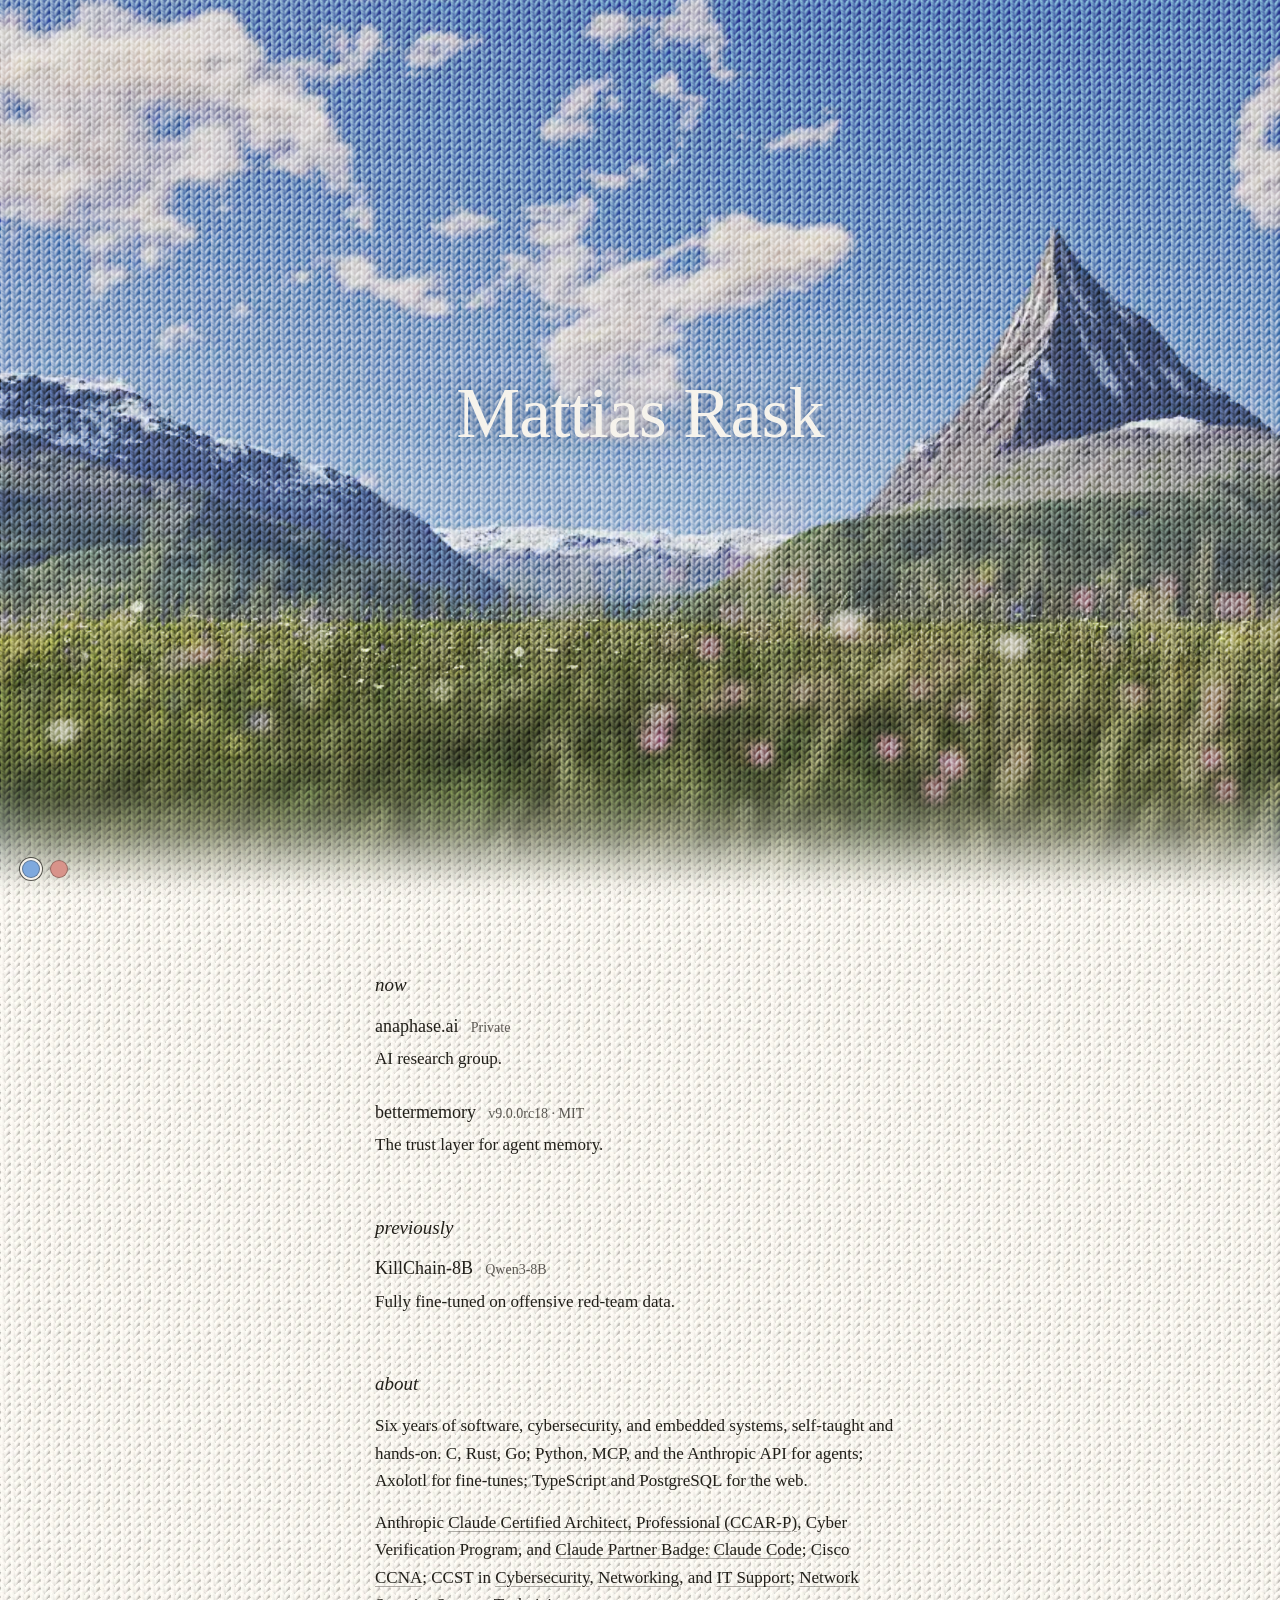
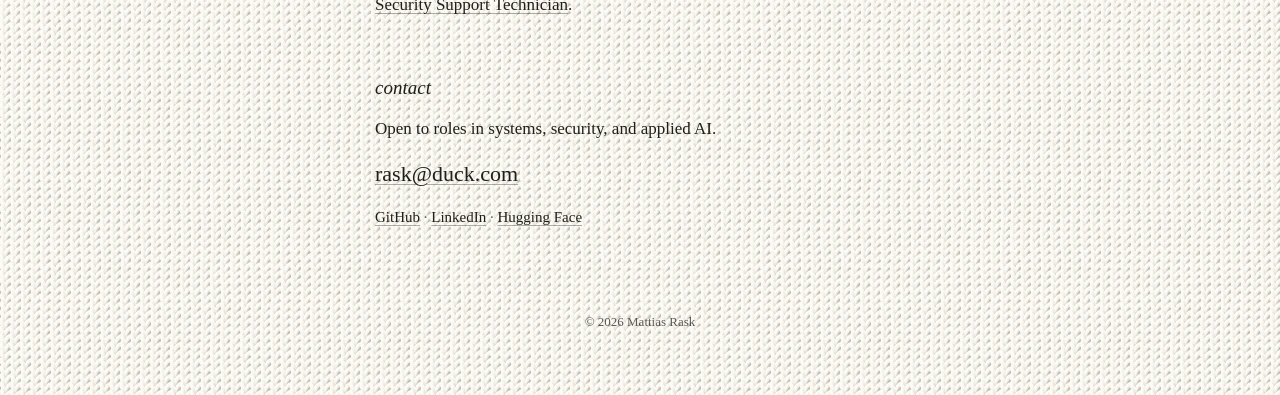
==== commit 2b203274: "the whole page knitted and every word sewn, night and the places put away, a knitted card" ====
--- a/index.html
+++ b/index.html
@@ -4,7 +4,7 @@
 <head>
     <meta charset="UTF-8">
     <meta name="viewport" content="width=device-width, initial-scale=1.0, viewport-fit=cover">
-    <meta http-equiv="Content-Security-Policy" content="default-src 'none'; script-src 'self' 'sha256-ZuZeeES3c/8kft1fddnSrWMylo6wejXf+mkpZFyFmDM='; style-src 'self'; img-src 'self' data:; base-uri 'none'; form-action 'none'">
+    <meta http-equiv="Content-Security-Policy" content="default-src 'none'; script-src 'self' 'sha256-cpvatFEeOH8qYifTOsMw77wx1aq+txEA/VGIwBtnaak='; style-src 'self'; img-src 'self' data:; base-uri 'none'; form-action 'none'">
     <meta name="referrer" content="strict-origin-when-cross-origin">
     <meta name="theme-color" content="#6282b6">
     <meta name="description" content="Software engineer in Boston building security tools, AI agents, and low-level systems.">
@@ -21,7 +21,7 @@
     <meta property="og:image:type" content="image/jpeg">
     <meta property="og:image:width" content="1200">
     <meta property="og:image:height" content="630">
-    <meta property="og:image:alt" content="The name Mattias Rask over an alpine meadow and the Matterhorn under a moonlit night sky.">
+    <meta property="og:image:alt" content="The name Mattias Rask embroidered over a knitted alpine meadow and the Matterhorn on a clear day.">
     <meta property="og:locale" content="en_US">
     <meta name="twitter:card" content="summary_large_image">
     <meta name="twitter:title" content="Mattias Rask">
@@ -34,13 +34,11 @@
 
     <script>
     (function () {
-        var d = document.documentElement, look = 'day', place = '', sky = { day: '#6282b6', dusk: '#495282', night: '#2d313e' };
+        var d = document.documentElement, look = 'day', sky = { day: '#6282b6', dusk: '#495282' };
         try {
-            var q = new URLSearchParams(location.search);
-            place = q.get('scene') || '';
-            look = q.get('look') || sessionStorage.getItem('look') || look;
+            look = new URLSearchParams(location.search).get('look') || sessionStorage.getItem('look') || look;
         } catch (err) {}
-        if (!/^(day|dusk|night)$/.test(look)) look = 'day';
+        if (!/^(day|dusk)$/.test(look)) look = 'day';
         d.setAttribute('data-look', look);
         d.className += ' js';
         document.querySelector('meta[name="theme-color"]').setAttribute('content', sky[look]);
@@ -48,12 +46,6 @@
         addEventListener('error', function (ev) {
             if (ev.target && /\/sky\.js/.test(ev.target.src || '')) d.classList.add('still');
         }, true);
-        /* opened on another place: the meadow sleeps and its still waits */
-        if (/^(fjord|dunes|summit|headland)$/.test(place)) {
-            d.setAttribute('data-place', place);
-            d.className += ' afar';
-            return;
-        }
         var w = innerWidth, h = innerHeight, a = w / Math.max(h, 480);
         if (a <= 4) {
             var still = new Image(), on = function () { d.classList.add('pic'); };
@@ -64,11 +56,11 @@
         }
     })();
     </script>
-    <link rel="stylesheet" href="/style.css?v=20261114a">
-    <script src="/knit.js?v=20261114a" defer></script>
-    <script src="/sew.js?v=20261114a" defer></script>
-    <script src="/sky.js?v=20261114a" defer></script>
-    <script src="/places.js?v=20261114a" defer></script>
+    <link rel="stylesheet" href="/style.css?v=20261118a">
+    <script src="/knit.js?v=20261118a" defer></script>
+    <script src="/sew.js?v=20261118a" defer></script>
+    <script src="/cloth.js?v=20261118a" defer></script>
+    <script src="/sky.js?v=20261118a" defer></script>
 
     <script type="application/ld+json">
     {
@@ -103,66 +95,60 @@
         <div class="words">
             <h1 class="name" data-sew>Mattias Rask</h1>
         </div>
-        <div class="looks" role="group" aria-label="Time of day">
-            <button type="button" data-look="day" title="Day" aria-pressed="false">day</button>
-            <button type="button" data-look="dusk" title="Dusk" aria-pressed="false">dusk</button>
-            <button type="button" data-look="night" title="Night" aria-pressed="false">night</button>
-        </div>
-        <div class="places" role="group" aria-label="Place" hidden>
-            <button type="button" data-step="-1" aria-label="Previous place">&lsaquo;</button>
-            <span class="place" aria-live="polite" title="The meadow above Zermatt, Switzerland">Zermatt</span>
-            <button type="button" data-step="1" aria-label="Next place">&rsaquo;</button>
+        <div class="looks" role="group" aria-label="Time of day" data-sew="still">
+            <button type="button" data-look="day" title="Day" aria-pressed="false" data-sew-dot>day</button>
+            <button type="button" data-look="dusk" title="Afternoon" aria-pressed="false" data-sew-dot>afternoon</button>
         </div>
     </header>
 
     <main id="main">
 
         <section id="now">
-            <h2>now</h2>
+            <h2 data-sew="still">now</h2>
 
-            <div class="entry">
+            <div class="entry" data-sew="still">
                 <h3><a href="https://anaphase.ai/" target="_blank" rel="noopener noreferrer">anaphase.ai</a></h3> <span class="annot">Private</span>
                 <p>AI research group.</p>
             </div>
 
-            <div class="entry">
+            <div class="entry" data-sew="still">
                 <h3><a href="https://github.com/0Mattias/bettermemory" target="_blank" rel="noopener noreferrer">bettermemory</a></h3> <span class="annot">v9.0.0rc18 &middot; MIT</span>
                 <p>The trust layer for agent memory.</p>
             </div>
         </section>
 
         <section id="previously">
-            <h2>previously</h2>
+            <h2 data-sew="still">previously</h2>
 
-            <div class="entry">
+            <div class="entry" data-sew="still">
                 <h3><a href="https://huggingface.co/MrPibb/KillChain-8B" target="_blank" rel="noopener noreferrer">KillChain-8B</a></h3> <span class="annot">Qwen3-8B</span>
                 <p>Fully <span class="whole">fine-tuned</span> on offensive <span class="whole">red-team</span> data.</p>
             </div>
         </section>
 
         <section id="about">
-            <h2>about</h2>
+            <h2 data-sew="still">about</h2>
 
-            <p>Six years of software, cybersecurity, and embedded systems, <span class="whole">self-taught</span> and <span class="whole">hands-on</span>. C, Rust, Go; Python, MCP, and the Anthropic API for agents; Axolotl for <span class="whole">fine-tunes</span>; TypeScript and PostgreSQL for the web.</p>
+            <p data-sew="still">Six years of software, cybersecurity, and embedded systems, <span class="whole">self-taught</span> and <span class="whole">hands-on</span>. C, Rust, Go; Python, MCP, and the Anthropic API for agents; Axolotl for <span class="whole">fine-tunes</span>; TypeScript and PostgreSQL for the web.</p>
 
-            <p>Anthropic <a href="https://www.credly.com/badges/a7a2b443-5fba-49c4-a068-0e84387325be" target="_blank" rel="noopener noreferrer">Claude Certified Architect, Professional (<span class="whole">CCAR-P</span>)</a>, Cyber Verification Program, and <a href="https://www.credly.com/badges/cbf95db0-eea3-47ac-8917-c050d514ed53/public_url" target="_blank" rel="noopener noreferrer">Claude Partner Badge: Claude Code</a>; Cisco <a href="https://www.credly.com/badges/baafdf3b-ad3c-499d-9048-1e284973c597/public_url" target="_blank" rel="noopener noreferrer">CCNA</a>; CCST in <a href="https://www.credly.com/badges/59b8cf25-5772-4666-b70b-3b246f8f3856/public_url" target="_blank" rel="noopener noreferrer">Cybersecurity</a>, <a href="https://www.credly.com/badges/ad5c05b2-f026-48c8-b0bf-4adf0138b74a/public_url" target="_blank" rel="noopener noreferrer">Networking</a>, and <a href="https://www.credly.com/badges/aa0f5642-5627-4bc9-8b54-8734fc828822/public_url" target="_blank" rel="noopener noreferrer">IT Support</a>; <a href="https://www.credly.com/badges/fe2b7793-e2ba-421e-8332-de1af03226bd/public_url" target="_blank" rel="noopener noreferrer">Network Security Support Technician</a>.</p>
+            <p data-sew="still">Anthropic <a href="https://www.credly.com/badges/a7a2b443-5fba-49c4-a068-0e84387325be" target="_blank" rel="noopener noreferrer">Claude Certified Architect, Professional (<span class="whole">CCAR-P</span>)</a>, Cyber Verification Program, and <a href="https://www.credly.com/badges/cbf95db0-eea3-47ac-8917-c050d514ed53/public_url" target="_blank" rel="noopener noreferrer">Claude Partner Badge: Claude Code</a>; Cisco <a href="https://www.credly.com/badges/baafdf3b-ad3c-499d-9048-1e284973c597/public_url" target="_blank" rel="noopener noreferrer">CCNA</a>; CCST in <a href="https://www.credly.com/badges/59b8cf25-5772-4666-b70b-3b246f8f3856/public_url" target="_blank" rel="noopener noreferrer">Cybersecurity</a>, <a href="https://www.credly.com/badges/ad5c05b2-f026-48c8-b0bf-4adf0138b74a/public_url" target="_blank" rel="noopener noreferrer">Networking</a>, and <a href="https://www.credly.com/badges/aa0f5642-5627-4bc9-8b54-8734fc828822/public_url" target="_blank" rel="noopener noreferrer">IT Support</a>; <a href="https://www.credly.com/badges/fe2b7793-e2ba-421e-8332-de1af03226bd/public_url" target="_blank" rel="noopener noreferrer">Network Security Support Technician</a>.</p>
 
         </section>
 
         <section id="contact">
-            <h2>contact</h2>
+            <h2 data-sew="still">contact</h2>
 
-            <p>Open to roles in systems, security, and applied AI.</p>
+            <p data-sew="still">Open to roles in systems, security, and applied AI.</p>
 
-            <p class="mail-big"><a href="mailto:rask@duck.com">rask@duck.com</a></p>
+            <p class="mail-big" data-sew="still"><a href="mailto:rask@duck.com">rask@duck.com</a></p>
 
-            <p class="small"><a href="https://github.com/0Mattias" target="_blank" rel="me noopener noreferrer">GitHub</a> &middot; <a href="https://www.linkedin.com/in/mattiasrask" target="_blank" rel="me noopener noreferrer">LinkedIn</a> &middot; <a href="https://huggingface.co/MrPibb" target="_blank" rel="me noopener noreferrer">Hugging Face</a></p>
+            <p class="small" data-sew="still"><a href="https://github.com/0Mattias" target="_blank" rel="me noopener noreferrer">GitHub</a> &middot; <a href="https://www.linkedin.com/in/mattiasrask" target="_blank" rel="me noopener noreferrer">LinkedIn</a> &middot; <a href="https://huggingface.co/MrPibb" target="_blank" rel="me noopener noreferrer">Hugging Face</a></p>
         </section>
 
     </main>
 
     <footer>
-        <p>&copy; 2026 Mattias Rask</p>
+        <p data-sew="still">&copy; 2026 Mattias Rask</p>
     </footer>
 
 </body>
--- a/style.css
+++ b/style.css
@@ -5,6 +5,7 @@
 @property --accent { syntax: '<color>'; inherits: true; initial-value: #9a4a12; }
 @property --wash { syntax: '<color>'; inherits: true; initial-value: #e7d8c9; }
 @property --sky { syntax: '<color>'; inherits: true; initial-value: #6282b6; }
+@property --sew-under { syntax: '<color>'; inherits: true; initial-value: transparent; }
 
 :root {
     color-scheme: light;
@@ -34,19 +35,21 @@
     --glimpse-day-tall: url([data-uri]);
     --glimpse-dusk-wide: url([data-uri]);
     --glimpse-dusk-tall: url([data-uri]);
-    --glimpse-night-wide: url([data-uri]);
-    --glimpse-night-tall: url([data-uri]);
     --glimpse: var(--glimpse-day-wide);
     --poster: url(/stills/day-wide.webp);
     --kw: 7px;
     --kh: calc(var(--kw) * 0.8);
+    --tile: calc(var(--kw) * 24) calc(var(--kh) * 30);
+    --cloth-day: url(/stills/paper-day.webp?v=20261118a);
+    --cloth-dusk: url(/stills/paper-dusk.webp?v=20261118a);
+    --cloth: var(--cloth-day);
+    --was: var(--cloth-dusk);
     transition-property: --paper, --ink, --quiet, --underline, --accent, --wash, --sky;
     transition-duration: var(--turn, 0s);
     transition-timing-function: cubic-bezier(0.45, 0, 0.55, 1);
 }
 
 :root[data-look="dusk"],
-:root[data-look="night"],
 .letterhead {
     -webkit-font-smoothing: antialiased;
     -moz-osx-font-smoothing: grayscale;
@@ -63,19 +66,8 @@
     --sky: #495282;
     --glimpse: var(--glimpse-dusk-wide);
     --poster: url(/stills/dusk-wide.webp);
-}
-
-:root[data-look="night"] {
-    color-scheme: dark;
-    --paper: #15181d;
-    --ink: #e3dfd5;
-    --quiet: rgba(227, 223, 213, 0.58);
-    --underline: rgba(227, 223, 213, 0.28);
-    --accent: #d8a467;
-    --wash: #2f3541;
-    --sky: #2d313e;
-    --glimpse: var(--glimpse-night-wide);
-    --poster: url(/stills/night-wide.webp);
+    --cloth: var(--cloth-dusk);
+    --was: var(--cloth-day);
 }
 
 @media (min-width: 725px) { :root { --kw: 8px; } }
@@ -86,19 +78,39 @@
 @media (max-aspect-ratio: 3/2), (max-width: 720px) and (max-height: 480px) {
     :root { --glimpse: var(--glimpse-day-tall); --poster: url(/stills/day-tall.webp); }
     :root[data-look="dusk"] { --glimpse: var(--glimpse-dusk-tall); --poster: url(/stills/dusk-tall.webp); }
-    :root[data-look="night"] { --glimpse: var(--glimpse-night-tall); --poster: url(/stills/night-tall.webp); }
 }
 
 * { margin: 0; padding: 0; box-sizing: border-box; }
 
-html { background: var(--paper); -webkit-text-size-adjust: 100%; }
+html {
+    position: relative;
+    min-height: 100%;
+    background: var(--paper) var(--cloth) 0 0 / var(--tile) repeat;
+    -webkit-text-size-adjust: 100%;
+}
+
+.cloth {
+    position: absolute;
+    inset: 0;
+    z-index: -1;
+    background: var(--was) 0 0 / var(--tile) repeat;
+    opacity: 0;
+    visibility: hidden;
+    pointer-events: none;
+}
+
+/* forced colours keep a picture laid as a background; the knit would hide
+   the user's own Canvas behind it */
+@media (forced-colors: active) {
+    html { background-image: none; }
+    .cloth { display: none; }
+}
 
 @media (prefers-reduced-motion: no-preference) {
     html { scroll-behavior: smooth; }
 }
 
 body {
-    background: var(--paper);
     color: var(--ink);
     font: 17px/1.62 var(--serif);
     font-kerning: normal;
@@ -123,12 +135,14 @@
     text-decoration-thickness: 1px;
     text-underline-offset: 3px;
     text-decoration-skip-ink: auto;
-    transition: color 0.14s ease, text-decoration-color 0.14s ease;
+    --sew-under: var(--underline);
+    transition: color 0.14s ease, text-decoration-color 0.14s ease, --sew-under 0.14s ease;
 }
 
 a:hover {
     color: var(--accent);
     text-decoration-color: currentColor;
+    --sew-under: var(--accent);
 }
 
 html.turning a,
@@ -183,15 +197,23 @@
     position: absolute;
     inset: 0;
     overflow: hidden;
-    background: var(--sky);
-    -webkit-mask-image: var(--dissolve);
-    mask-image: var(--dissolve);
+    isolation: isolate;
 }
 
 .scene::before,
 .scene::after {
     content: '';
     position: absolute;
+    -webkit-mask-image: var(--dissolve);
+    mask-image: var(--dissolve);
+    -webkit-mask-origin: content-box;
+    mask-origin: content-box;
+    -webkit-mask-clip: content-box;
+    mask-clip: content-box;
+    -webkit-mask-size: 100% 100%;
+    mask-size: 100% 100%;
+    -webkit-mask-repeat: no-repeat;
+    mask-repeat: no-repeat;
 }
 
 .scene::before {
@@ -267,6 +289,13 @@
     object-fit: fill;
 }
 
+#sky:not(.woven),
+.under:not(.woven),
+.scene .alt:not(.woven) {
+    -webkit-mask-image: var(--dissolve);
+    mask-image: var(--dissolve);
+}
+
 #sky {
     opacity: 0;
     transition: opacity 1.2s cubic-bezier(0.4, 0, 0.2, 1), filter 1.8s cubic-bezier(0.5, 0, 0.15, 1);
@@ -396,6 +425,8 @@
 
 [data-sew].sewn { -webkit-text-fill-color: transparent; }
 
+[data-sew].sewn a { text-decoration-color: transparent; }
+
 [data-sew].basting { transition: text-shadow 0.6s ease; }
 
 .basting > .thread { animation: fade 0.6s ease both; }
@@ -404,6 +435,7 @@
     .sewn > .thread,
     .basting > .thread { display: none; }
     [data-sew].sewn { -webkit-text-fill-color: currentColor; }
+    [data-sew].sewn a { text-decoration-color: currentColor; }
 }
 
 .looks {
@@ -442,9 +474,20 @@
     transition: transform 0.2s ease, box-shadow 0.2s ease;
 }
 
-.looks button[data-look="day"] { --sw: #7ea9de; }
-.looks button[data-look="dusk"] { --sw: #d8938a; }
-.looks button[data-look="night"] { --sw: #1a2237; }
+.looks button[data-look="day"] { --sw: #7ea9de; --sew-edge: #4f72a3; }
+.looks button[data-look="dusk"] { --sw: #d8938a; --sew-edge: #9b5c55; }
+
+.looks button {
+    --sew-thread: var(--sw);
+    --sew-size: 40;
+    --sew-ring: var(--quiet);
+}
+
+.looks.sewn button {
+    background: transparent;
+    border-color: transparent;
+    box-shadow: none;
+}
 
 .looks button::before {
     content: '';
@@ -632,8 +675,10 @@
     body { background: #fff; }
     body:has(.letterhead)::before { display: none; }
     main, footer { max-width: none; padding: 0; }
-    .skip, .scene, .looks, .places, .load, .thread { display: none !important; }
+    html { background: #fff; }
+    .skip, .scene, .looks, .places, .load, .thread, .cloth { display: none !important; }
     [data-sew].sewn { -webkit-text-fill-color: currentColor; }
+    [data-sew].sewn a { text-decoration-color: currentColor; }
     .letterhead { height: auto; min-height: 0; padding: 0 0 32px; color: #000; }
     .letterhead .words { top: 0; }
     .letterhead .name { text-shadow: none; }
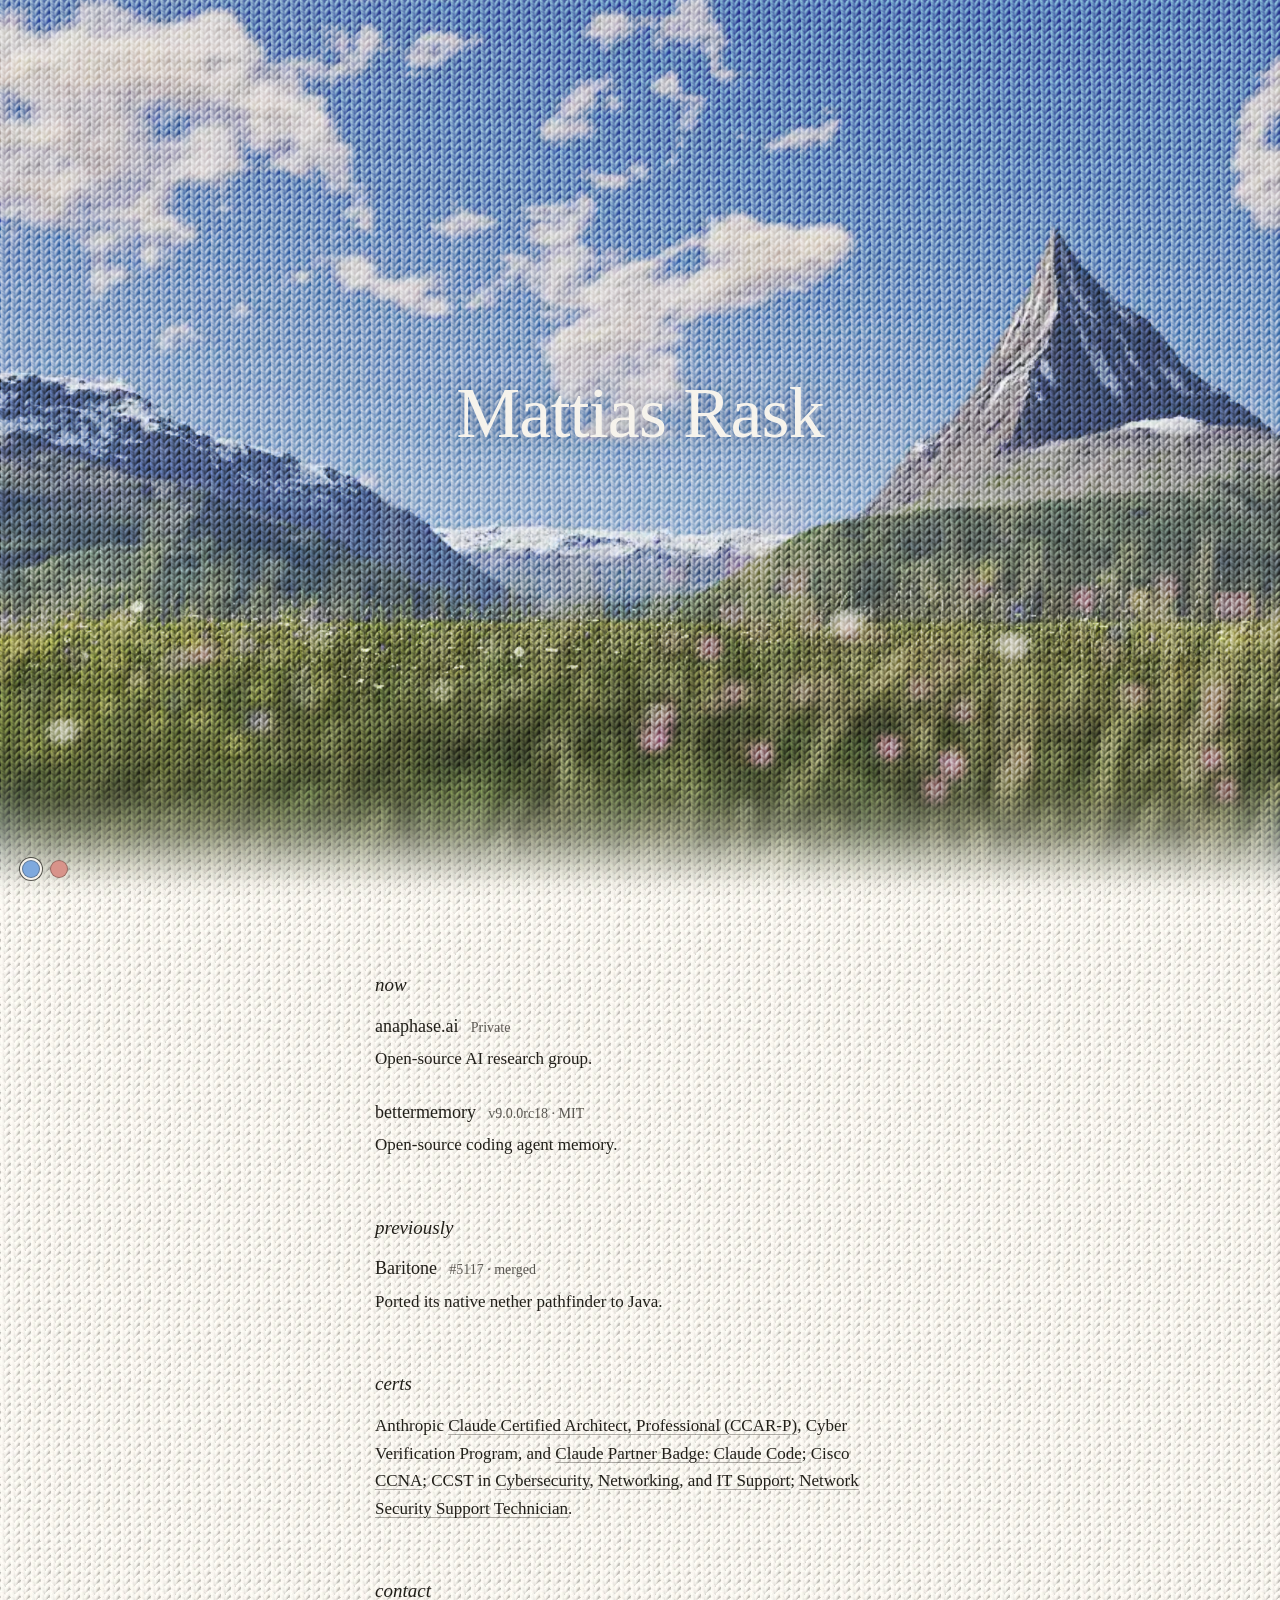
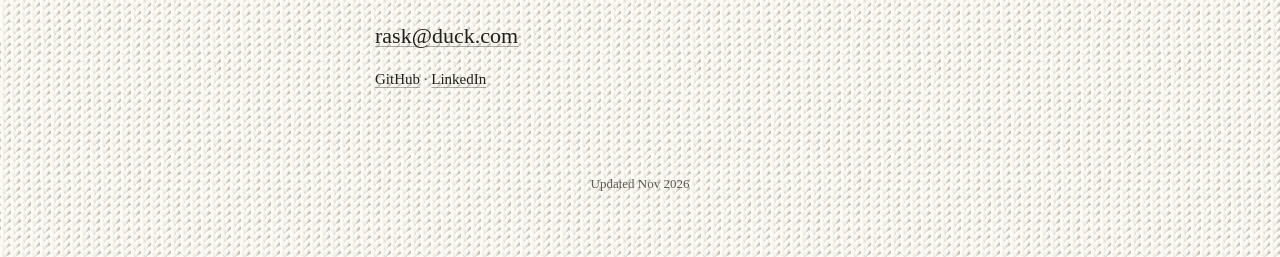
==== commit c8d4b4fa: "a holiday sweater between the picture and the page, baritone for killchain, certs for about" ====
--- a/index.html
+++ b/index.html
@@ -4,7 +4,7 @@
 <head>
     <meta charset="UTF-8">
     <meta name="viewport" content="width=device-width, initial-scale=1.0, viewport-fit=cover">
-    <meta http-equiv="Content-Security-Policy" content="default-src 'none'; script-src 'self' 'sha256-cpvatFEeOH8qYifTOsMw77wx1aq+txEA/VGIwBtnaak='; style-src 'self'; img-src 'self' data:; base-uri 'none'; form-action 'none'">
+    <meta http-equiv="Content-Security-Policy" content="default-src 'none'; script-src 'self' 'sha256-NExrqaUykCJQk/wLDgj8OIM+G3PmgjTUhuPQq14ORZI='; style-src 'self'; img-src 'self' data:; base-uri 'none'; form-action 'none'">
     <meta name="referrer" content="strict-origin-when-cross-origin">
     <meta name="theme-color" content="#6282b6">
     <meta name="description" content="Software engineer in Boston building security tools, AI agents, and low-level systems.">
@@ -21,7 +21,7 @@
     <meta property="og:image:type" content="image/jpeg">
     <meta property="og:image:width" content="1200">
     <meta property="og:image:height" content="630">
-    <meta property="og:image:alt" content="The name Mattias Rask embroidered over a knitted alpine meadow and the Matterhorn on a clear day.">
+    <meta property="og:image:alt" content="The name Mattias Rask embroidered over a knitted alpine meadow and the Matterhorn, ending in a sweater band of snowflakes and Christmas trees.">
     <meta property="og:locale" content="en_US">
     <meta name="twitter:card" content="summary_large_image">
     <meta name="twitter:title" content="Mattias Rask">
@@ -42,9 +42,12 @@
         d.setAttribute('data-look', look);
         d.className += ' js';
         document.querySelector('meta[name="theme-color"]').setAttribute('content', sky[look]);
-        /* the meadow's script never came: its still stands sharp, as it does without WebGL */
+        /* the meadow's script never came: its still stands sharp, as it does without WebGL;
+           the cloth's never came: the paper laid ahead of time is the cloth */
         addEventListener('error', function (ev) {
-            if (ev.target && /\/sky\.js/.test(ev.target.src || '')) d.classList.add('still');
+            var src = ev.target && ev.target.src || '';
+            if (/\/sky\.js/.test(src)) d.classList.add('still');
+            if (/\/cloth\.js/.test(src)) d.classList.add('clothed');
         }, true);
         var w = innerWidth, h = innerHeight, a = w / Math.max(h, 480);
         if (a <= 4) {
@@ -56,11 +59,11 @@
         }
     })();
     </script>
-    <link rel="stylesheet" href="/style.css?v=20261118a">
-    <script src="/knit.js?v=20261118a" defer></script>
+    <link rel="stylesheet" href="/style.css?v=20261119a">
+    <script src="/knit.js?v=20261119a" defer></script>
     <script src="/sew.js?v=20261118a" defer></script>
-    <script src="/cloth.js?v=20261118a" defer></script>
-    <script src="/sky.js?v=20261118a" defer></script>
+    <script src="/cloth.js?v=20261118b" defer></script>
+    <script src="/sky.js?v=20261119a" defer></script>
 
     <script type="application/ld+json">
     {
@@ -81,7 +84,7 @@
             {"@type": "EducationalOccupationalCredential", "name": "Anthropic Cyber Verification Program", "credentialCategory": "verification"},
             {"@type": "EducationalOccupationalCredential", "name": "Claude Partner Badge: Claude Code (Anthropic)", "credentialCategory": "certification", "url": "https://www.credly.com/badges/cbf95db0-eea3-47ac-8917-c050d514ed53/public_url"}
         ],
-        "sameAs": ["https://github.com/0Mattias", "https://www.linkedin.com/in/mattiasrask", "https://huggingface.co/MrPibb"]
+        "sameAs": ["https://github.com/0Mattias", "https://www.linkedin.com/in/mattiasrask"]
     }
     </script>
 </head>
@@ -108,12 +111,12 @@
 
             <div class="entry" data-sew="still">
                 <h3><a href="https://anaphase.ai/" target="_blank" rel="noopener noreferrer">anaphase.ai</a></h3> <span class="annot">Private</span>
-                <p>AI research group.</p>
+                <p><span class="whole">Open-source</span> AI research group.</p>
             </div>
 
             <div class="entry" data-sew="still">
                 <h3><a href="https://github.com/0Mattias/bettermemory" target="_blank" rel="noopener noreferrer">bettermemory</a></h3> <span class="annot">v9.0.0rc18 &middot; MIT</span>
-                <p>The trust layer for agent memory.</p>
+                <p><span class="whole">Open-source</span> coding agent memory.</p>
             </div>
         </section>
 
@@ -121,15 +124,13 @@
             <h2 data-sew="still">previously</h2>
 
             <div class="entry" data-sew="still">
-                <h3><a href="https://huggingface.co/MrPibb/KillChain-8B" target="_blank" rel="noopener noreferrer">KillChain-8B</a></h3> <span class="annot">Qwen3-8B</span>
-                <p>Fully <span class="whole">fine-tuned</span> on offensive <span class="whole">red-team</span> data.</p>
+                <h3><a href="https://github.com/cabaletta/baritone/pull/5117" target="_blank" rel="noopener noreferrer">Baritone</a></h3> <span class="annot">#5117 &middot; merged</span>
+                <p>Ported its native nether pathfinder to Java.</p>
             </div>
         </section>
 
-        <section id="about">
-            <h2 data-sew="still">about</h2>
-
-            <p data-sew="still">Six years of software, cybersecurity, and embedded systems, <span class="whole">self-taught</span> and <span class="whole">hands-on</span>. C, Rust, Go; Python, MCP, and the Anthropic API for agents; Axolotl for <span class="whole">fine-tunes</span>; TypeScript and PostgreSQL for the web.</p>
+        <section id="certs">
+            <h2 data-sew="still">certs</h2>
 
             <p data-sew="still">Anthropic <a href="https://www.credly.com/badges/a7a2b443-5fba-49c4-a068-0e84387325be" target="_blank" rel="noopener noreferrer">Claude Certified Architect, Professional (<span class="whole">CCAR-P</span>)</a>, Cyber Verification Program, and <a href="https://www.credly.com/badges/cbf95db0-eea3-47ac-8917-c050d514ed53/public_url" target="_blank" rel="noopener noreferrer">Claude Partner Badge: Claude Code</a>; Cisco <a href="https://www.credly.com/badges/baafdf3b-ad3c-499d-9048-1e284973c597/public_url" target="_blank" rel="noopener noreferrer">CCNA</a>; CCST in <a href="https://www.credly.com/badges/59b8cf25-5772-4666-b70b-3b246f8f3856/public_url" target="_blank" rel="noopener noreferrer">Cybersecurity</a>, <a href="https://www.credly.com/badges/ad5c05b2-f026-48c8-b0bf-4adf0138b74a/public_url" target="_blank" rel="noopener noreferrer">Networking</a>, and <a href="https://www.credly.com/badges/aa0f5642-5627-4bc9-8b54-8734fc828822/public_url" target="_blank" rel="noopener noreferrer">IT Support</a>; <a href="https://www.credly.com/badges/fe2b7793-e2ba-421e-8332-de1af03226bd/public_url" target="_blank" rel="noopener noreferrer">Network Security Support Technician</a>.</p>
 
@@ -138,17 +139,15 @@
         <section id="contact">
             <h2 data-sew="still">contact</h2>
 
-            <p data-sew="still">Open to roles in systems, security, and applied AI.</p>
-
             <p class="mail-big" data-sew="still"><a href="mailto:rask@duck.com">rask@duck.com</a></p>
 
-            <p class="small" data-sew="still"><a href="https://github.com/0Mattias" target="_blank" rel="me noopener noreferrer">GitHub</a> &middot; <a href="https://www.linkedin.com/in/mattiasrask" target="_blank" rel="me noopener noreferrer">LinkedIn</a> &middot; <a href="https://huggingface.co/MrPibb" target="_blank" rel="me noopener noreferrer">Hugging Face</a></p>
+            <p class="small" data-sew="still"><a href="https://github.com/0Mattias" target="_blank" rel="me noopener noreferrer">GitHub</a> &middot; <a href="https://www.linkedin.com/in/mattiasrask" target="_blank" rel="me noopener noreferrer">LinkedIn</a></p>
         </section>
 
     </main>
 
     <footer>
-        <p data-sew="still">&copy; 2026 Mattias Rask</p>
+        <p data-sew="still">Updated Nov 2026</p>
     </footer>
 
 </body>
--- a/style.css
+++ b/style.css
@@ -6,6 +6,8 @@
 @property --wash { syntax: '<color>'; inherits: true; initial-value: #e7d8c9; }
 @property --sky { syntax: '<color>'; inherits: true; initial-value: #6282b6; }
 @property --sew-under { syntax: '<color>'; inherits: true; initial-value: transparent; }
+@property --yarn-a { syntax: '<color>'; inherits: false; initial-value: #a3262c; }
+@property --yarn-b { syntax: '<color>'; inherits: false; initial-value: #2c5a39; }
 
 :root {
     color-scheme: light;
@@ -17,6 +19,11 @@
     --accent: #9a4a12;
     --wash: #e7d8c9;
     --sky: #6282b6;
+    /* the yarns of the sweater the picture ends in: snowflakes and
+       stripes, and trees. Only the picture reads them, here, so they are
+       not handed down: a turn that eases them restyles this one element */
+    --yarn-a: #a3262c;
+    --yarn-b: #2c5a39;
     --fade: clamp(110px, 17vh, 190px);
     --soft: 1.5vh;
     --dissolve: linear-gradient(to bottom,
@@ -44,7 +51,7 @@
     --cloth-dusk: url(/stills/paper-dusk.webp?v=20261118a);
     --cloth: var(--cloth-day);
     --was: var(--cloth-dusk);
-    transition-property: --paper, --ink, --quiet, --underline, --accent, --wash, --sky;
+    transition-property: --paper, --ink, --quiet, --underline, --accent, --wash, --sky, --yarn-a, --yarn-b;
     transition-duration: var(--turn, 0s);
     transition-timing-function: cubic-bezier(0.45, 0, 0.55, 1);
 }
@@ -64,6 +71,8 @@
     --accent: #e2a27c;
     --wash: #4b3a3b;
     --sky: #495282;
+    --yarn-a: #eadfd1;
+    --yarn-b: #b8444a;
     --glimpse: var(--glimpse-dusk-wide);
     --poster: url(/stills/dusk-wide.webp);
     --cloth: var(--cloth-dusk);
@@ -97,6 +106,38 @@
     opacity: 0;
     visibility: hidden;
     pointer-events: none;
+}
+
+/* Until the page's knitting is up, its paper lies under a veil of its
+   own colour: as soft as the picture is while it comes, and lifted as
+   the picture comes into focus, on the curve the picture sharpens on.
+   It lies over the cloth a turn lays (which comes after it in the page)
+   and under everything else. A page without the picture lifts it once
+   its cloth is knitted; and should neither ever come, it lifts anyway */
+html.js body::after {
+    content: '';
+    position: fixed;
+    inset: 0;
+    z-index: -1;
+    background: var(--paper);
+    pointer-events: none;
+    transition: opacity 1.8s cubic-bezier(0.5, 0, 0.15, 1), visibility 0s 1.8s;
+    animation: lift 1.8s cubic-bezier(0.5, 0, 0.15, 1) 12s forwards;
+}
+
+html.js.clothed.live body::after,
+html.js.clothed.still body::after {
+    opacity: 0;
+    visibility: hidden;
+}
+
+html.js.clothed:not(:has(.letterhead)) body::after {
+    opacity: 0;
+    visibility: hidden;
+}
+
+@keyframes lift {
+    to { opacity: 0; visibility: hidden; }
 }
 
 /* forced colours keep a picture laid as a background; the knit would hide
@@ -677,6 +718,7 @@
     main, footer { max-width: none; padding: 0; }
     html { background: #fff; }
     .skip, .scene, .looks, .places, .load, .thread, .cloth { display: none !important; }
+    body::after { display: none !important; }
     [data-sew].sewn { -webkit-text-fill-color: currentColor; }
     [data-sew].sewn a { text-decoration-color: currentColor; }
     .letterhead { height: auto; min-height: 0; padding: 0 0 32px; color: #000; }
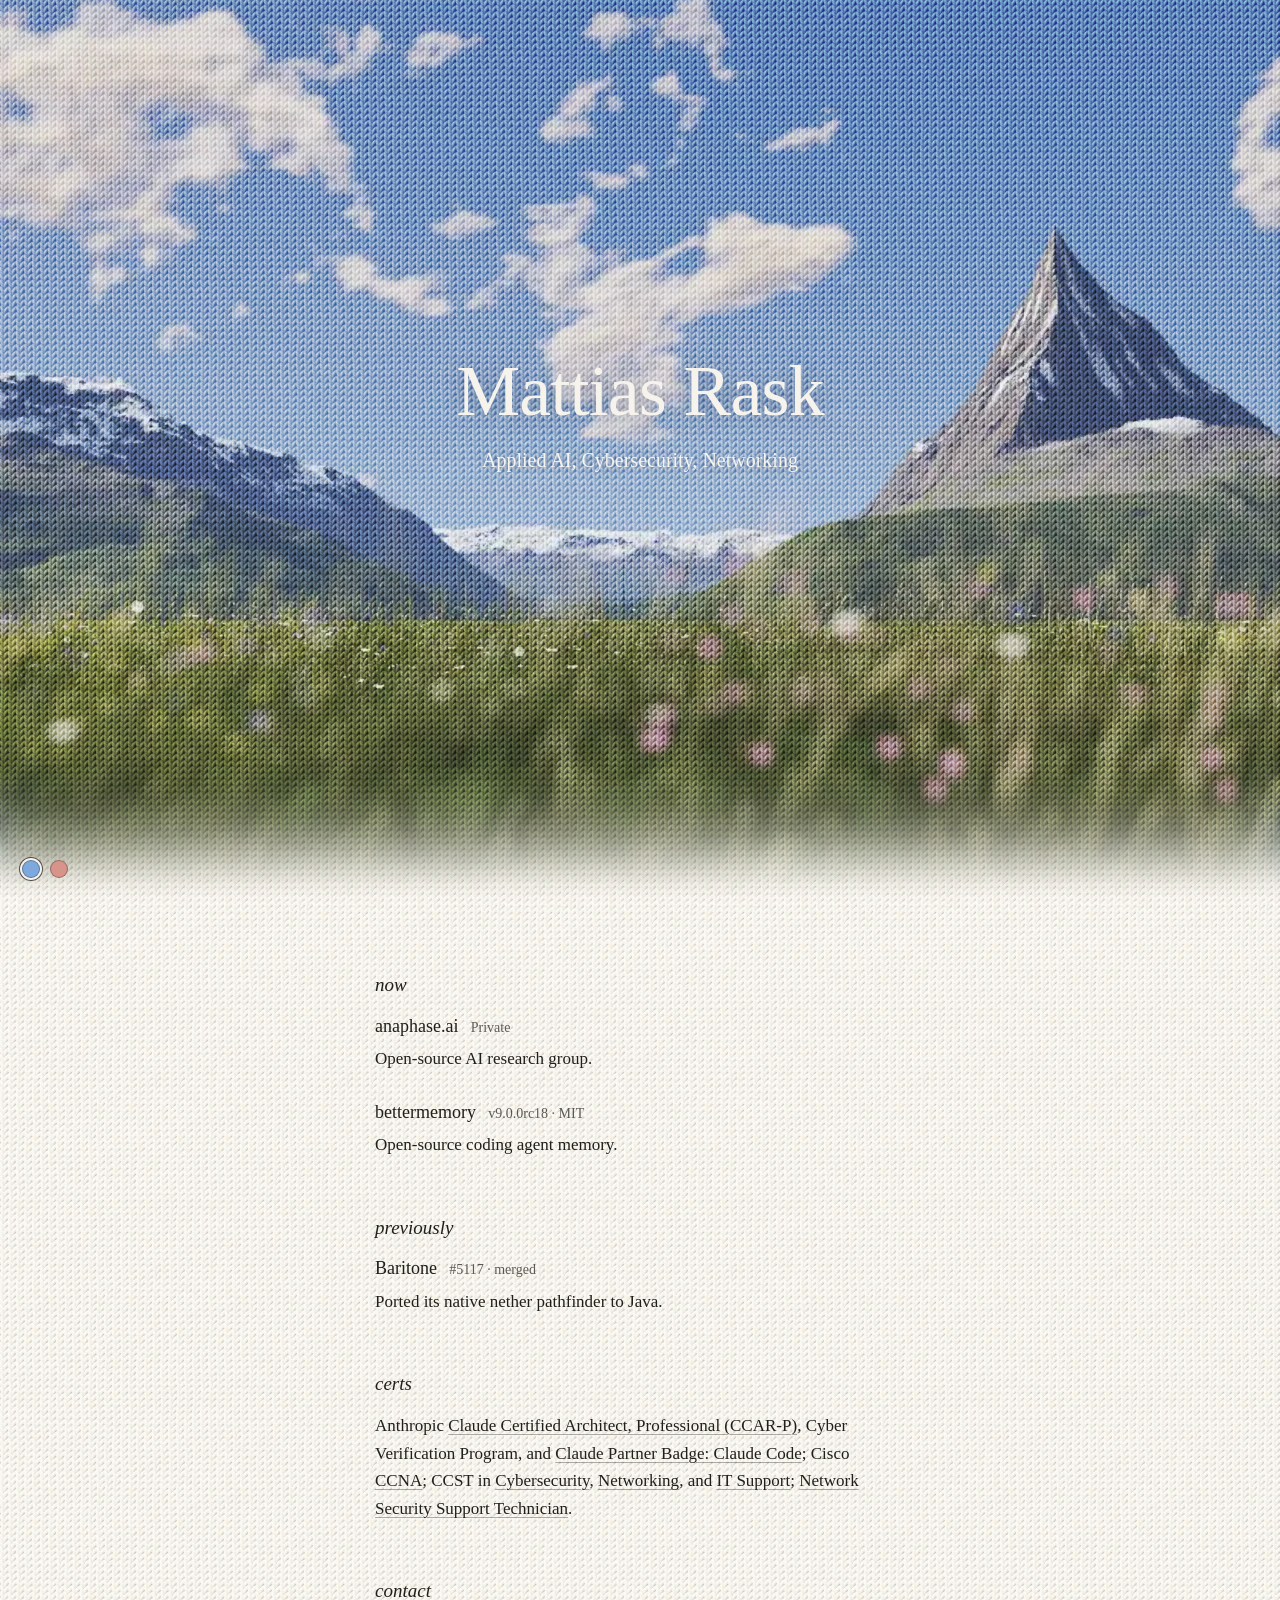
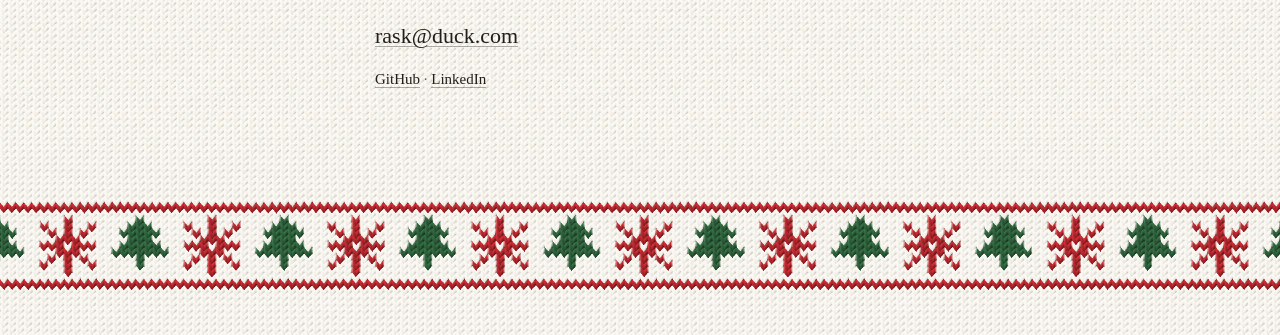
==== commit 4a35fe3b: "the hero alike on every screen, a line under the name, still under the pointer, a sweater at the foo" ====
--- a/index.html
+++ b/index.html
@@ -21,7 +21,7 @@
     <meta property="og:image:type" content="image/jpeg">
     <meta property="og:image:width" content="1200">
     <meta property="og:image:height" content="630">
-    <meta property="og:image:alt" content="The name Mattias Rask embroidered over a knitted alpine meadow and the Matterhorn, ending in a sweater band of snowflakes and Christmas trees.">
+    <meta property="og:image:alt" content="The name Mattias Rask, with Applied AI, Cybersecurity, Networking beneath it, embroidered over a knitted alpine meadow and the Matterhorn, ending in a sweater band of snowflakes and Christmas trees.">
     <meta property="og:locale" content="en_US">
     <meta name="twitter:card" content="summary_large_image">
     <meta name="twitter:title" content="Mattias Rask">
@@ -59,11 +59,11 @@
         }
     })();
     </script>
-    <link rel="stylesheet" href="/style.css?v=20261119a">
-    <script src="/knit.js?v=20261119a" defer></script>
-    <script src="/sew.js?v=20261118a" defer></script>
-    <script src="/cloth.js?v=20261118b" defer></script>
-    <script src="/sky.js?v=20261119a" defer></script>
+    <link rel="stylesheet" href="/style.css?v=20261119b">
+    <script src="/knit.js?v=20261119b" defer></script>
+    <script src="/sew.js?v=20261119a" defer></script>
+    <script src="/cloth.js?v=20261119a" defer></script>
+    <script src="/sky.js?v=20261119b" defer></script>
 
     <script type="application/ld+json">
     {
@@ -97,6 +97,7 @@
         <div class="scene" aria-hidden="true"><canvas id="sky"></canvas></div>
         <div class="words">
             <h1 class="name" data-sew>Mattias Rask</h1>
+            <p class="dateline" data-sew><span>Applied AI,</span> <span>Cybersecurity,</span> <span>Networking</span></p>
         </div>
         <div class="looks" role="group" aria-label="Time of day" data-sew="still">
             <button type="button" data-look="day" title="Day" aria-pressed="false" data-sew-dot>day</button>
@@ -146,9 +147,7 @@
 
     </main>
 
-    <footer>
-        <p data-sew="still">Updated Nov 2026</p>
-    </footer>
+    <div class="hem" aria-hidden="true"></div>
 
 </body>
 
--- a/style.css
+++ b/style.css
@@ -44,7 +44,8 @@
     --glimpse-dusk-tall: url([data-uri]);
     --glimpse: var(--glimpse-day-wide);
     --poster: url(/stills/day-wide.webp);
-    --kw: 7px;
+    --kw-w: 7px;
+    --kw: var(--kw-w);
     --kh: calc(var(--kw) * 0.8);
     --tile: calc(var(--kw) * 24) calc(var(--kh) * 30);
     --cloth-day: url(/stills/paper-day.webp?v=20261118a);
@@ -79,10 +80,18 @@
     --was: var(--cloth-day);
 }
 
-@media (min-width: 725px) { :root { --kw: 8px; } }
-@media (min-width: 975px) { :root { --kw: 9px; } }
-@media (min-width: 1225px) { :root { --kw: 10px; } }
-@media (min-width: 1475px) { :root { --kw: 11px; } }
+@media (min-width: 725px) { :root { --kw-w: 8px; } }
+@media (min-width: 975px) { :root { --kw-w: 9px; } }
+@media (min-width: 1225px) { :root { --kw-w: 10px; } }
+@media (min-width: 1475px) { :root { --kw-w: 11px; } }
+
+/* and no bigger than a hundred and twenty to the hero's height, so a wide
+   screen counts as many rows down its hero as a phone does, and the
+   meadow, the band and the grass under it stand alike on both; in whole
+   px, as the steps are */
+@supports (width: round(1px, 1px)) and (height: 1svh) {
+    :root { --kw: max(7px, min(var(--kw-w), round(100svh / 120, 1px))); }
+}
 
 @media (max-aspect-ratio: 3/2), (max-width: 720px) and (max-height: 480px) {
     :root { --glimpse: var(--glimpse-day-tall); --poster: url(/stills/day-tall.webp); }
@@ -144,7 +153,7 @@
    the user's own Canvas behind it */
 @media (forced-colors: active) {
     html { background-image: none; }
-    .cloth { display: none; }
+    .cloth, .hem canvas { display: none; }
 }
 
 @media (prefers-reduced-motion: no-preference) {
@@ -381,9 +390,12 @@
     top: -4vh;
 }
 
-.letterhead .name {
+.letterhead .name,
+.letterhead .dateline {
     animation: rise 1.2s cubic-bezier(0.2, 0.7, 0.2, 1) both;
 }
+
+.letterhead .dateline { animation-delay: 0.14s; }
 
 @keyframes rise {
     from { opacity: 0; transform: translateY(12px); }
@@ -436,7 +448,7 @@
 }
 
 @media (prefers-reduced-motion: reduce) {
-    .letterhead .name, .load { animation: none; }
+    .letterhead .name, .letterhead .dateline, .load { animation: none; }
     .load::after { display: none; }
 }
 
@@ -447,6 +459,18 @@
     --sew-thread: rgb(246, 243, 236);
     --sew-edge: rgb(38, 44, 62);
 }
+
+.letterhead .dateline {
+    margin: 14px 0 0;
+    font: 400 clamp(16px, 1.7vw, 20px)/1.5 var(--serif);
+    color: rgb(246, 243, 236);
+    text-shadow: 0 1px 12px rgba(20, 30, 60, 0.34);
+    text-wrap: balance;
+    --sew-thread: rgb(246, 243, 236);
+    --sew-edge: rgb(38, 44, 62);
+}
+
+.dateline span { white-space: nowrap; }
 
 [data-sew] { position: relative; }
 
@@ -604,7 +628,7 @@
     outline-offset: 1px;
 }
 
-main, footer {
+main {
     max-width: 34em;
     margin: 0 auto;
     padding-left: 24px;
@@ -676,15 +700,26 @@
 
 .gone a { color: var(--accent); }
 
-footer {
-    margin-top: clamp(48px, 9vh, 80px);
-    padding-bottom: clamp(40px, 7vh, 64px);
-    text-align: center;
-    font-size: 13px;
-    color: var(--quiet);
-}
-
-footer a { color: inherit; }
+/* the page's last rows, where cloth.js knits a sweater's band into the
+   paper; until it has, and where it cannot, they are the paper */
+.hem {
+    position: relative;
+    height: calc(var(--kh) * 29);
+    margin-top: clamp(32px, 6vh, 56px);
+    overflow: hidden;
+    pointer-events: none;
+}
+
+.hem canvas {
+    position: absolute;
+    top: 0;
+    left: 0;
+    z-index: -1;
+    display: block;
+    visibility: hidden;
+}
+
+.hem.made canvas { visibility: visible; }
 
 @media (pointer: coarse) {
     .looks { gap: 16px; }
@@ -695,7 +730,7 @@
 
 @media (max-width: 540px) {
     body { font-size: 16px; }
-    main, footer { padding-left: 20px; padding-right: 20px; }
+    main { padding-left: 20px; padding-right: 20px; }
     .letterhead { padding: 0 20px; }
     .annot { white-space: normal; }
 }
@@ -715,15 +750,16 @@
     }
     body { background: #fff; }
     body:has(.letterhead)::before { display: none; }
-    main, footer { max-width: none; padding: 0; }
+    main { max-width: none; padding: 0; }
     html { background: #fff; }
-    .skip, .scene, .looks, .places, .load, .thread, .cloth { display: none !important; }
+    .skip, .scene, .looks, .places, .load, .thread, .cloth, .hem { display: none !important; }
     body::after { display: none !important; }
     [data-sew].sewn { -webkit-text-fill-color: currentColor; }
     [data-sew].sewn a { text-decoration-color: currentColor; }
     .letterhead { height: auto; min-height: 0; padding: 0 0 32px; color: #000; }
     .letterhead .words { top: 0; }
-    .letterhead .name { text-shadow: none; }
+    .letterhead .name, .letterhead .dateline { text-shadow: none; }
+    .letterhead .dateline { color: #555; }
     a { color: #000; text-decoration: none; }
     #contact a[href^="http"]::after {
         content: " (" attr(href) ")";
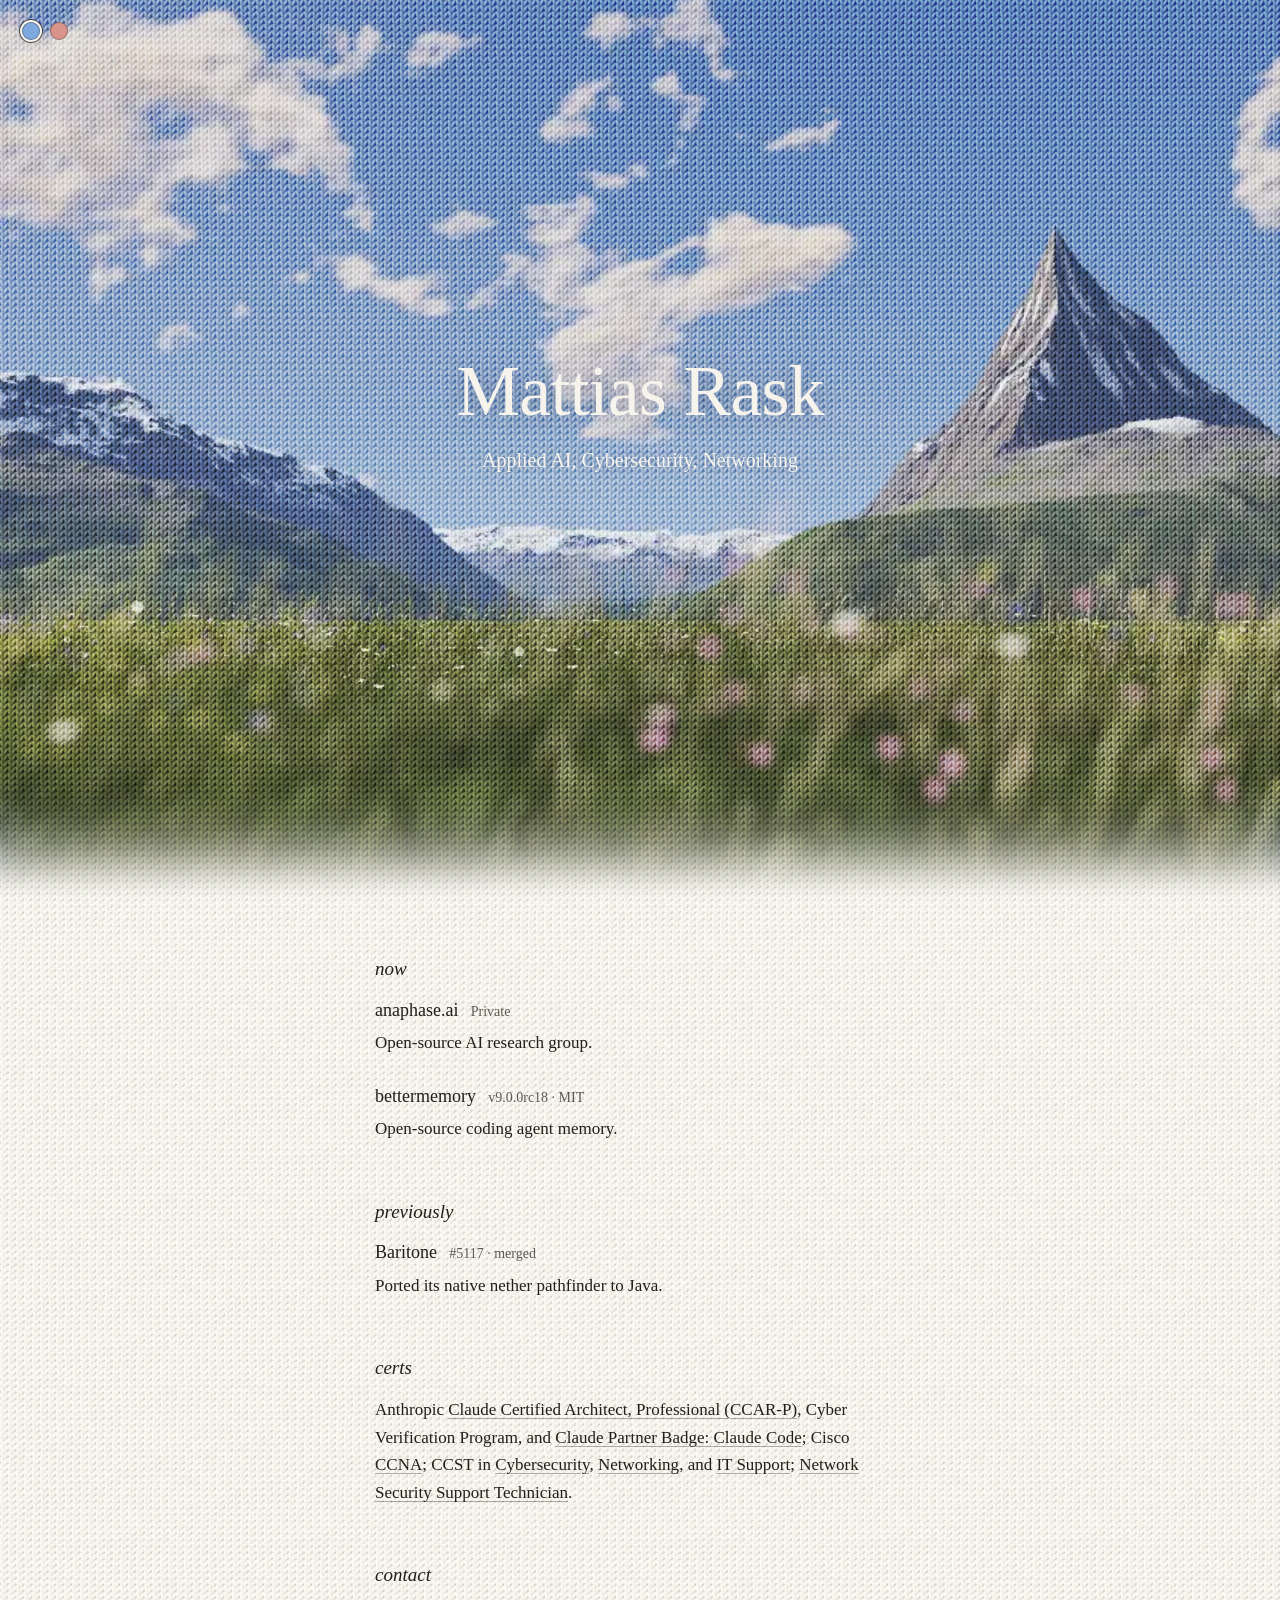
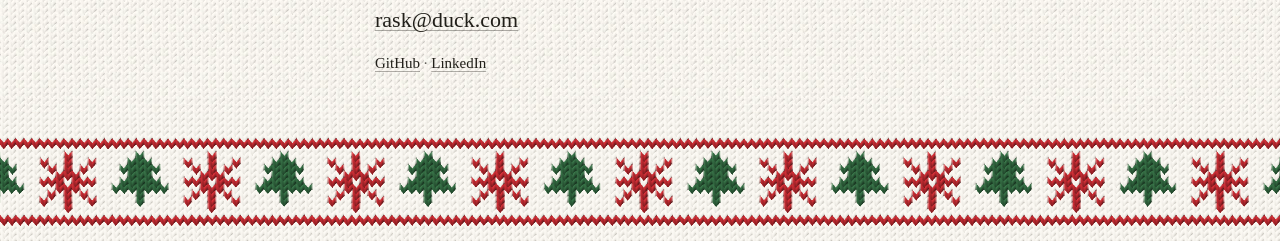
==== commit 3fcab76d: "the dots up top, each band at the foot of what it ends, one gap between them" ====
--- a/index.html
+++ b/index.html
@@ -59,11 +59,11 @@
         }
     })();
     </script>
-    <link rel="stylesheet" href="/style.css?v=20261119b">
+    <link rel="stylesheet" href="/style.css?v=20261119c">
     <script src="/knit.js?v=20261119b" defer></script>
     <script src="/sew.js?v=20261119a" defer></script>
-    <script src="/cloth.js?v=20261119a" defer></script>
-    <script src="/sky.js?v=20261119b" defer></script>
+    <script src="/cloth.js?v=20261119b" defer></script>
+    <script src="/sky.js?v=20261119c" defer></script>
 
     <script type="application/ld+json">
     {
--- a/style.css
+++ b/style.css
@@ -24,7 +24,7 @@
        not handed down: a turn that eases them restyles this one element */
     --yarn-a: #a3262c;
     --yarn-b: #2c5a39;
-    --fade: clamp(110px, 17vh, 190px);
+    --fade: calc(var(--kh) * 20);
     --soft: 1.5vh;
     --dissolve: linear-gradient(to bottom,
         #000 calc(100% - var(--fade)),
@@ -48,6 +48,7 @@
     --kw: var(--kw-w);
     --kh: calc(var(--kw) * 0.8);
     --tile: calc(var(--kw) * 24) calc(var(--kh) * 30);
+    --gap: clamp(40px, 7vh, 56px);
     --cloth-day: url(/stills/paper-day.webp?v=20261118a);
     --cloth-dusk: url(/stills/paper-dusk.webp?v=20261118a);
     --cloth: var(--cloth-day);
@@ -506,7 +507,7 @@
 .looks {
     position: absolute;
     left: max(22px, env(safe-area-inset-left));
-    bottom: max(22px, env(safe-area-inset-bottom));
+    top: max(22px, env(safe-area-inset-top));
     display: none;
     gap: 10px;
     opacity: 0;
@@ -579,7 +580,7 @@
 .places {
     position: absolute;
     left: calc(max(22px, env(safe-area-inset-left)) + 90px);
-    bottom: max(22px, env(safe-area-inset-bottom));
+    top: max(22px, env(safe-area-inset-top));
     height: 18px;
     display: none;
     align-items: center;
@@ -635,9 +636,11 @@
     padding-right: 24px;
 }
 
-main { padding-top: clamp(44px, 8vh, 72px); }
-
-section { margin-bottom: clamp(40px, 7vh, 56px); scroll-margin-top: 24px; }
+main { padding-top: var(--gap); }
+
+section { margin-bottom: var(--gap); scroll-margin-top: 24px; }
+
+section:last-child { margin-bottom: 0; }
 
 h2 {
     font: italic 400 19px/1.4 var(--serif);
@@ -701,11 +704,14 @@
 .gone a { color: var(--accent); }
 
 /* the page's last rows, where cloth.js knits a sweater's band into the
-   paper; until it has, and where it cannot, they are the paper */
+   paper, its lower stripe two rows from the foot as the hero's is, and
+   its upper one as far below the last words as the hero's lower one is
+   above the first; until it is knitted, and where it cannot be, they
+   are the paper */
 .hem {
     position: relative;
-    height: calc(var(--kh) * 29);
-    margin-top: clamp(32px, 6vh, 56px);
+    height: calc(var(--kh) * 20);
+    margin-top: calc(var(--gap) - var(--kh) * 3);
     overflow: hidden;
     pointer-events: none;
 }
